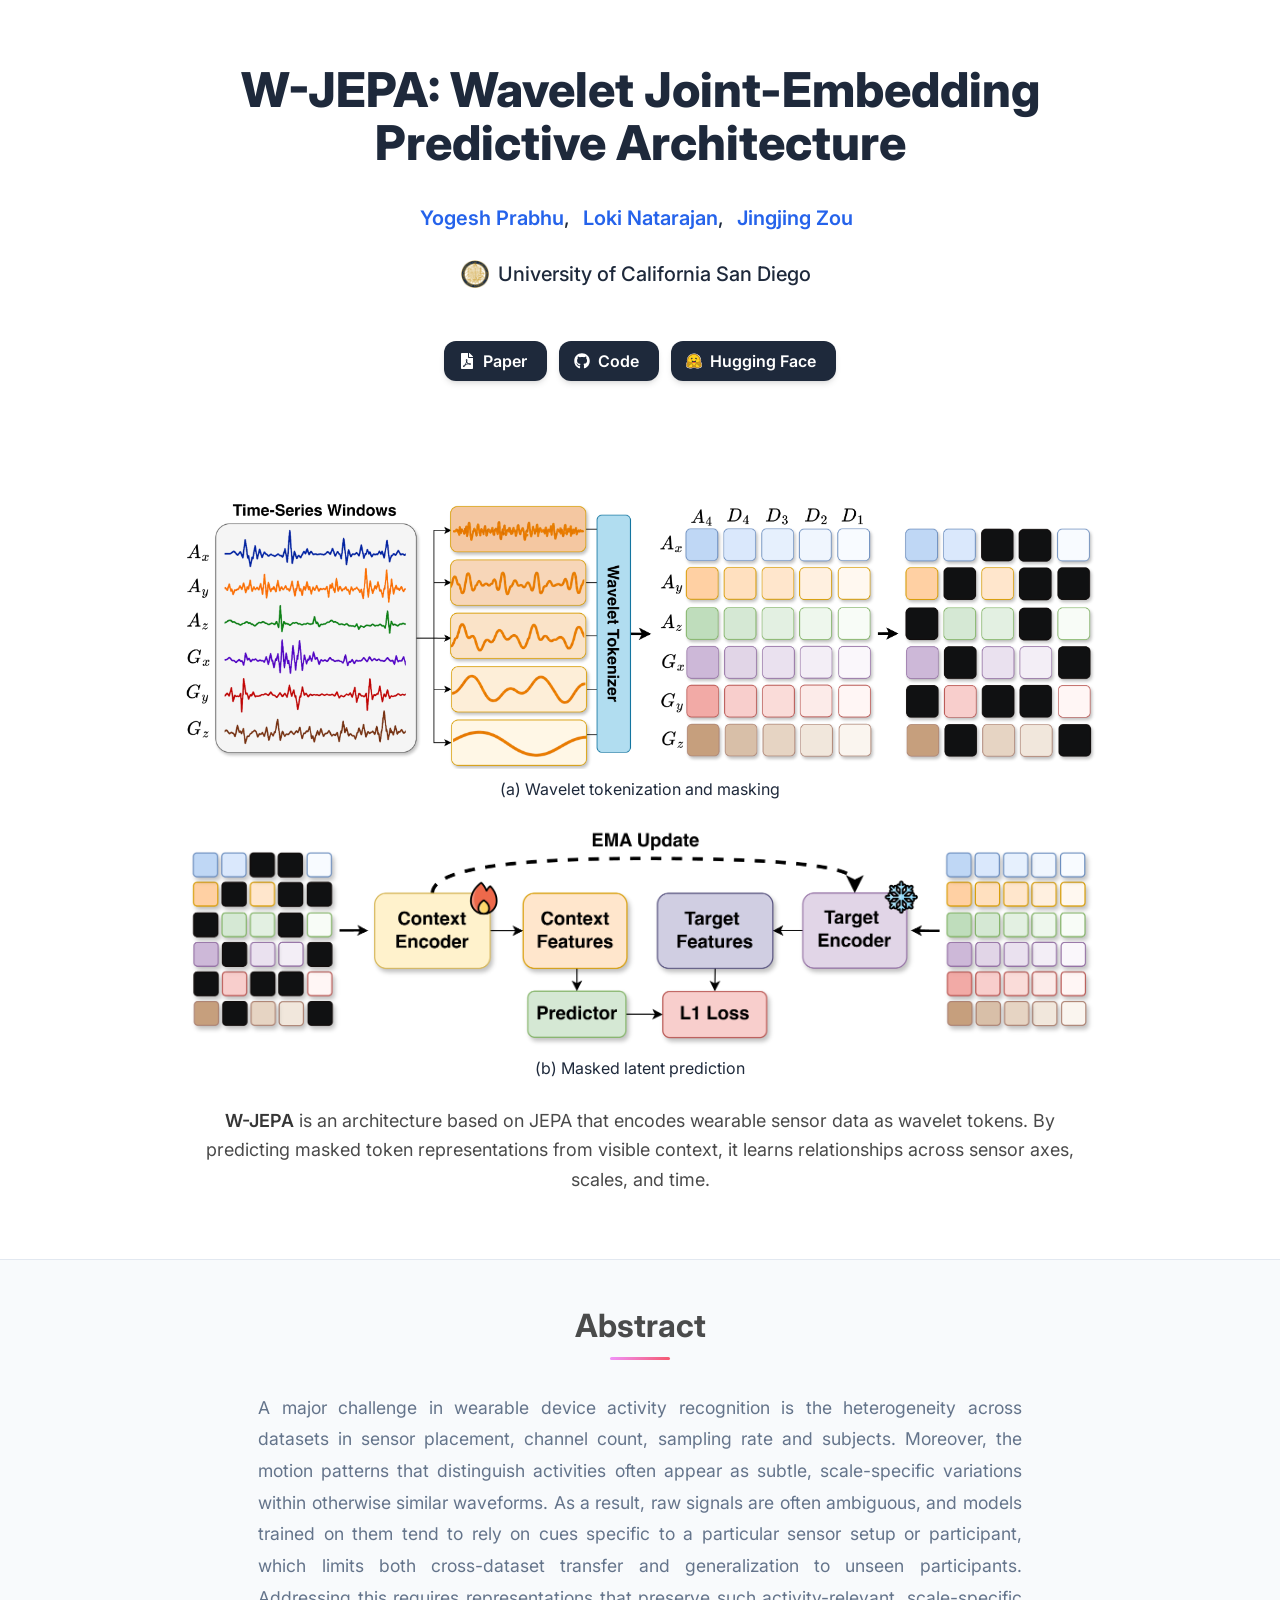
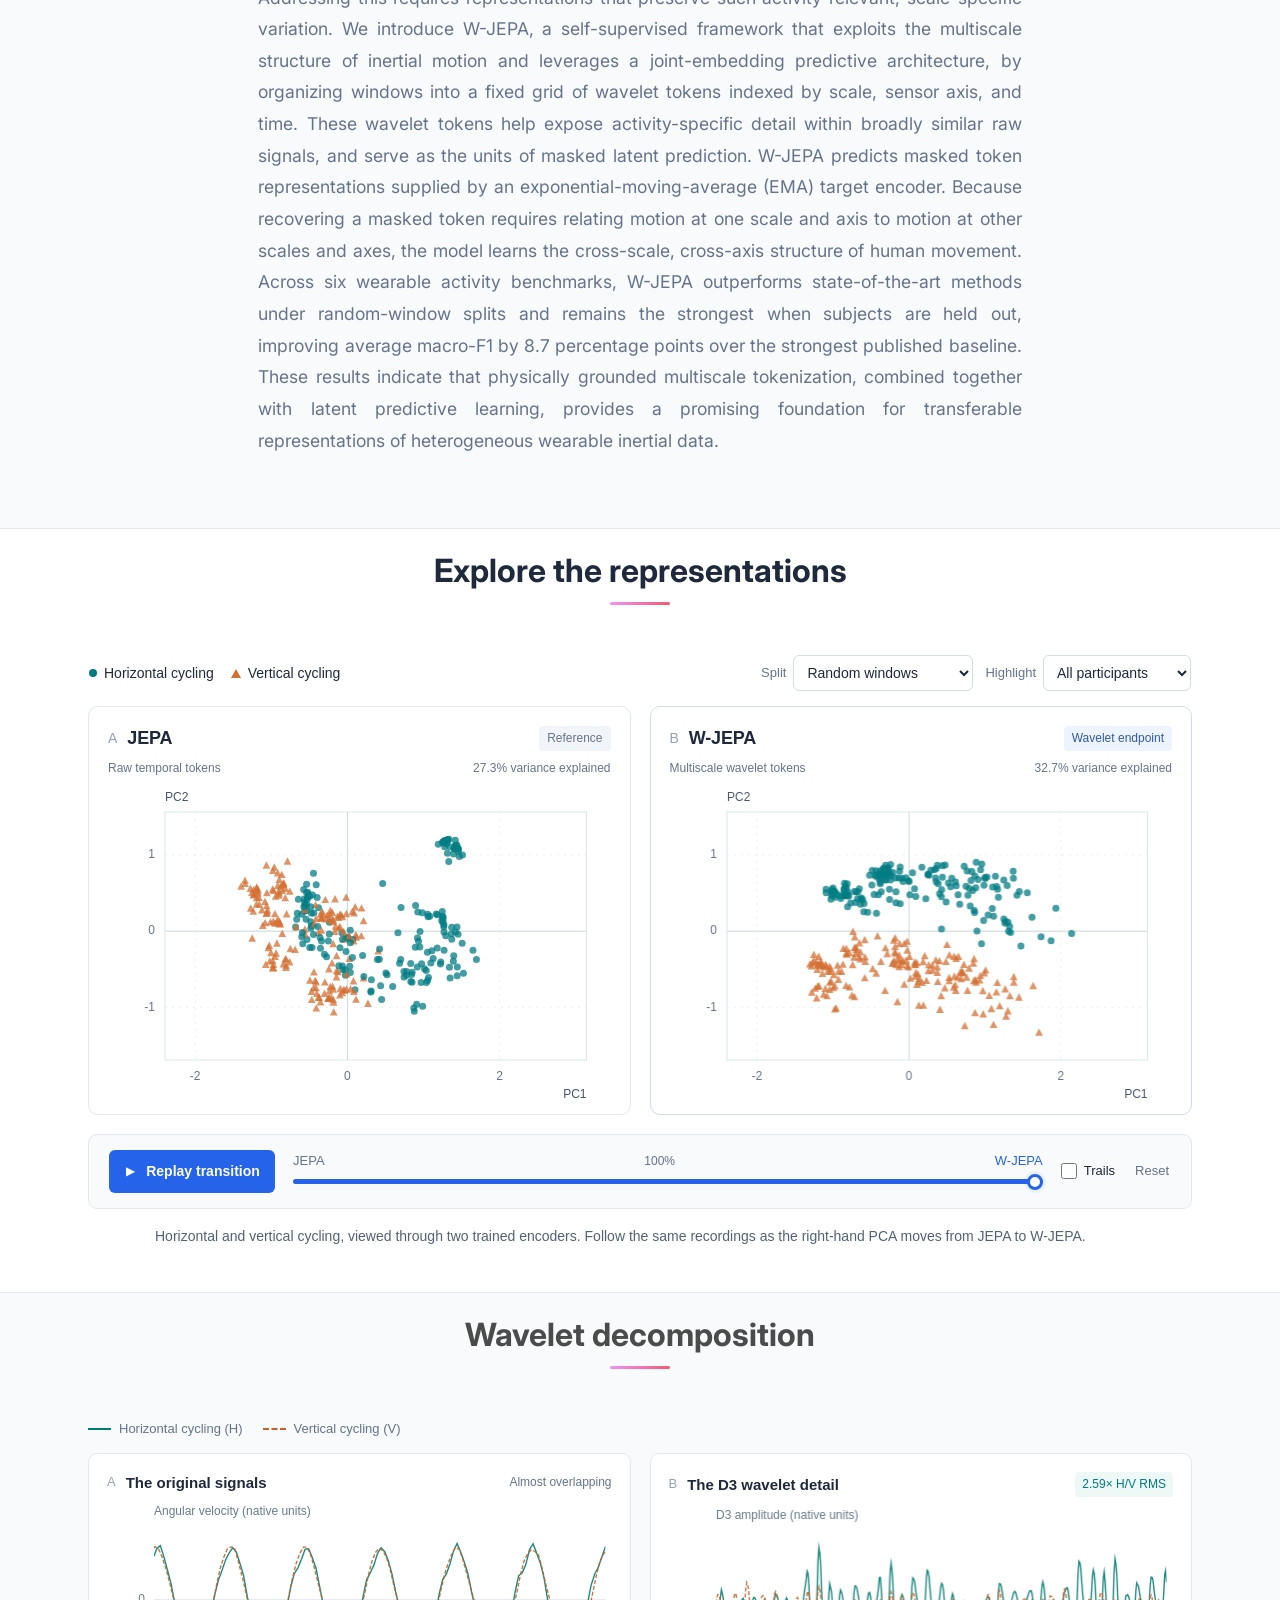
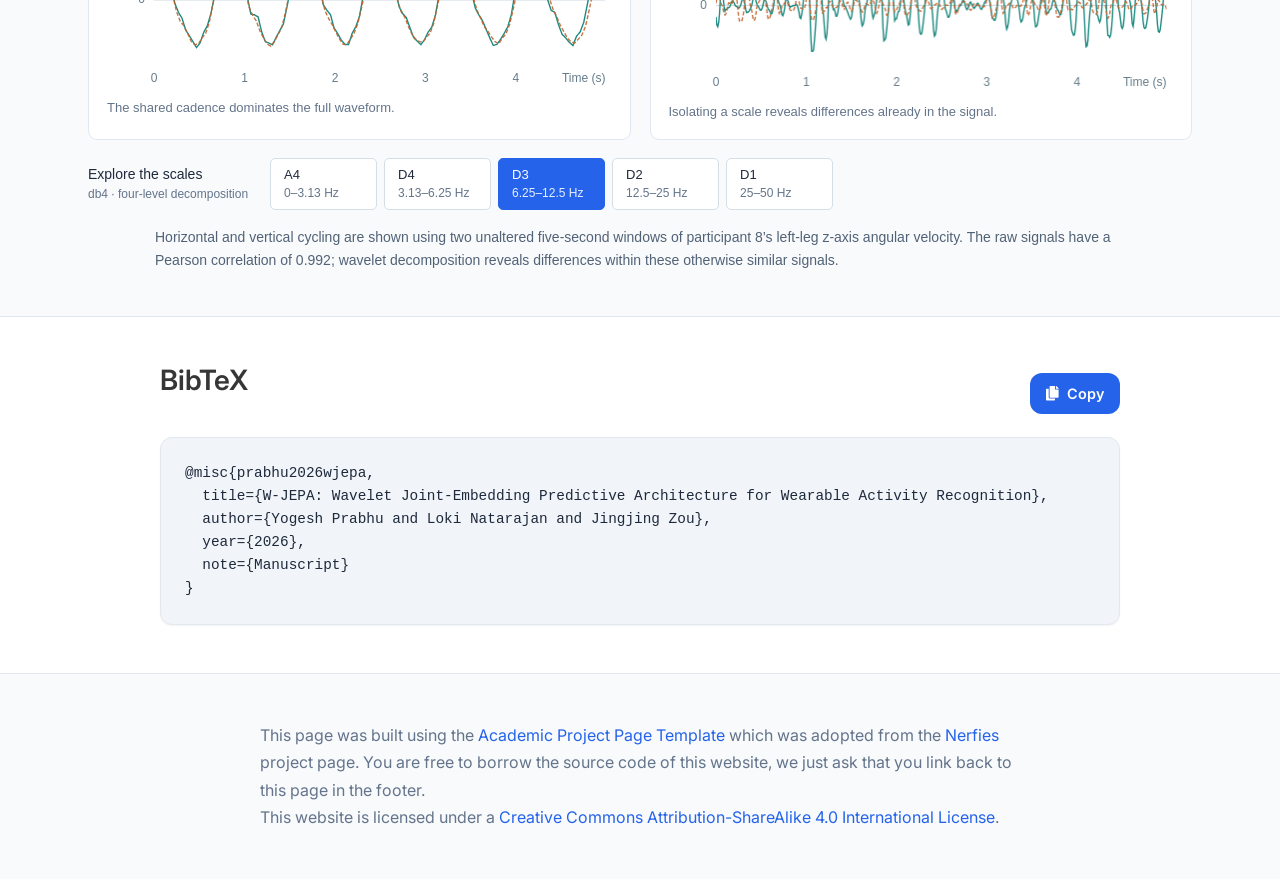
==== index.html @ dd8c36be "Use official Hugging Face logo and update author order" ====
<!DOCTYPE html>
<html lang="en">
<head>
  <meta charset="utf-8">
  <meta name="viewport" content="width=device-width, initial-scale=1">
  <title>W-JEPA: Wavelet Joint-Embedding Predictive Architecture</title>
  <meta name="description" content="W-JEPA learns transferable wearable activity representations through wavelet tokenization and masked latent prediction across scales and sensor axes.">
  <meta name="author" content="Yogesh Prabhu, Loki Natarajan, Jingjing Zou">
  <meta name="keywords" content="W-JEPA, wavelets, wearable activity recognition, self-supervised learning, joint-embedding predictive architecture">
  <meta name="citation_title" content="W-JEPA: Wavelet Joint-Embedding Predictive Architecture for Wearable Activity Recognition">
  <meta name="citation_author" content="Prabhu, Yogesh">
  <meta name="citation_author" content="Natarajan, Loki">
  <meta name="citation_author" content="Zou, Jingjing">
  <meta name="theme-color" content="#2563eb">
  <meta property="og:type" content="article">
  <meta property="og:title" content="W-JEPA: Wavelet Joint-Embedding Predictive Architecture">
  <meta property="og:description" content="Wavelet tokens as the units of masked latent prediction for wearable activity recognition.">
  <link rel="icon" href="apple.png" type="image/png" sizes="512x512">
  <link rel="preconnect" href="https://fonts.googleapis.com">
  <link rel="preconnect" href="https://fonts.gstatic.com" crossorigin>
  <link href="https://fonts.googleapis.com/css2?family=Inter:wght@400;500;600;700;800&display=swap" rel="stylesheet">
  <!-- Original Academic Project Page Template styles. -->
  <link rel="stylesheet" href="static/css/bulma.min.css">
  <link rel="stylesheet" href="static/css/index.css">
  <link rel="stylesheet" href="static/css/wjepa.css">
  <script defer src="static/js/fontawesome.all.min.js"></script>
  <script defer src="static/js/index.js"></script>
  <script defer src="embed.js"></script>
</head>
<body>
  <a class="skip-link" href="#main-content">Skip to content</a>
  <button class="scroll-to-top" id="scroll-to-top" title="Scroll to top" aria-label="Scroll to top"><i class="fas fa-chevron-up" aria-hidden="true"></i></button>
  <main id="main-content">
    <section class="hero">
      <div class="hero-body">
        <div class="container is-max-desktop">
          <div class="columns is-centered">
            <div class="column has-text-centered">
              <h1 class="title is-1 publication-title">W-JEPA: Wavelet Joint-Embedding Predictive Architecture</h1>
              <div class="is-size-5 publication-authors">
                <span class="author-block"><span class="author-name">Yogesh Prabhu</span>,</span>
                <span class="author-block"><span class="author-name">Loki Natarajan</span>,</span>
                <span class="author-block"><span class="author-name">Jingjing Zou</span></span>
              </div>
              <div class="is-size-5 publication-authors">
                <span class="author-block affiliation"><img class="institution-icon" src="static/images/ucsd-seal.png" width="28" height="28" alt=""><span>University of California San Diego</span></span>
              </div>
              <div class="column has-text-centered">
                <div class="publication-links">
                  <!-- Replace the remaining placeholder href values when the resources are released. -->
                  <span class="link-block"><a href="#" data-placeholder="Paper" title="Paper link coming soon" class="external-link button is-normal is-rounded is-dark"><span class="icon"><i class="fas fa-file-pdf" aria-hidden="true"></i></span><span>Paper</span></a></span>
                  <span class="link-block"><a href="https://github.com/Yogesh914/wjepa" target="_blank" rel="noopener" title="View the W-JEPA code on GitHub" class="external-link button is-normal is-rounded is-dark"><span class="icon"><i class="fab fa-github" aria-hidden="true"></i></span><span>Code</span></a></span>
                  <span class="link-block"><a href="#" data-placeholder="Hugging Face" title="Hugging Face link coming soon" class="external-link button is-normal is-rounded is-dark"><span class="icon" aria-hidden="true"><img class="brand-icon" src="static/images/huggingface.svg" width="20" height="20" alt=""></span><span>Hugging Face</span></a></span>
                </div>
                <p id="resource-status" class="resource-status" role="status" aria-live="polite"></p>
              </div>
            </div>
          </div>
        </div>
      </div>
    </section>

    <!-- Main paper figure replaces the template's teaser video. -->
    <section class="hero teaser" aria-label="W-JEPA architecture">
      <div class="container is-max-desktop">
        <div class="hero-body">
          <figure class="architecture-figure">
            <a href="static/images/wavelet-tokenization.png" target="_blank" rel="noopener" aria-label="Open the wavelet tokenization figure at full resolution"><img src="static/images/wavelet-tokenization.png" width="5737" height="1691" alt="Multichannel inertial windows pass through a fixed wavelet tokenizer to form a channel-by-band grid. Random channel–band token pairs are masked." fetchpriority="high"></a>
            <p class="panel-caption">(a) Wavelet tokenization and masking</p>
            <a href="static/images/jepa-architecture.png" target="_blank" rel="noopener" aria-label="Open the masked latent prediction figure at full resolution"><img src="static/images/jepa-architecture.png" width="3952" height="954" alt="Visible wavelet tokens enter a context encoder and predictor. An EMA target encoder supplies full-input latent targets for the masked positions, trained using an L1 loss."></a>
            <p class="panel-caption">(b) Masked latent prediction</p>
            <figcaption class="subtitle has-text-centered"><strong>W-JEPA</strong> is an architecture based on JEPA that encodes wearable sensor data as wavelet tokens. By predicting masked token representations from visible context, it learns relationships across sensor axes, scales, and time.</figcaption>
          </figure>
        </div>
      </div>
    </section>

    <section class="section hero is-light" id="abstract">
      <div class="container is-max-desktop">
        <div class="columns is-centered has-text-centered">
          <div class="column is-four-fifths">
            <h2 class="title is-3">Abstract</h2>
            <div class="content has-text-justified">
              <p>A major challenge in wearable device activity recognition is the heterogeneity across datasets in sensor placement, channel count, sampling rate and subjects. Moreover, the motion patterns that distinguish activities often appear as subtle, scale-specific variations within otherwise similar waveforms. As a result, raw signals are often ambiguous, and models trained on them tend to rely on cues specific to a particular sensor setup or participant, which limits both cross-dataset transfer and generalization to unseen participants. Addressing this requires representations that preserve such activity-relevant, scale-specific variation. We introduce W-JEPA, a self-supervised framework that exploits the multiscale structure of inertial motion and leverages a joint-embedding predictive architecture, by organizing windows into a fixed grid of wavelet tokens indexed by scale, sensor axis, and time. These wavelet tokens help expose activity-specific detail within broadly similar raw signals, and serve as the units of masked latent prediction. W-JEPA predicts masked token representations supplied by an exponential-moving-average (EMA) target encoder. Because recovering a masked token requires relating motion at one scale and axis to motion at other scales and axes, the model learns the cross-scale, cross-axis structure of human movement. Across six wearable activity benchmarks, W-JEPA outperforms state-of-the-art methods under random-window splits and remains the strongest when subjects are held out, improving average macro-F1 by 8.7 percentage points over the strongest published baseline. These results indicate that physically grounded multiscale tokenization, combined together with latent predictive learning, provides a promising foundation for transferable representations of heterogeneous wearable inertial data.</p>
            </div>
          </div>
        </div>
      </div>
    </section>

    <!-- The existing interactive visualization sits inside the project page. -->
    <section class="hero is-small" id="interactive">
      <div class="hero-body">
        <div class="container">
          <h2 class="title is-3 has-text-centered">Explore the representations</h2>
          <div class="interactive-figure-shell">
            <iframe data-wjepa-figure src="pca.html" title="Interactive JEPA and W-JEPA PCA comparison for DSADS cycling" loading="lazy" style="display:block;width:100%;height:760px;border:0;"></iframe>
          </div>
        </div>
      </div>
    </section>

    <section class="hero is-small is-light" id="wavelet-decomposition">
      <div class="hero-body">
        <div class="container">
          <h2 class="title is-3 has-text-centered">Wavelet decomposition</h2>
          <div class="interactive-figure-shell">
            <iframe data-wjepa-figure src="wavelet.html" title="Interactive DSADS cycling wavelet decomposition" loading="lazy" style="display:block;width:100%;height:640px;border:0;"></iframe>
          </div>
        </div>
      </div>
    </section>

    <section class="section" id="BibTeX">
      <div class="container is-max-desktop content">
        <div class="bibtex-header">
          <h2 class="title">BibTeX</h2>
          <button class="copy-bibtex-btn" id="copy-bibtex" title="Copy BibTeX to clipboard"><i class="fas fa-copy" aria-hidden="true"></i><span class="copy-text">Copy</span></button>
        </div>
        <pre id="bibtex-code"><code>@misc{prabhu2026wjepa,
  title={W-JEPA: Wavelet Joint-Embedding Predictive Architecture for Wearable Activity Recognition},
  author={Yogesh Prabhu and Loki Natarajan and Jingjing Zou},
  year={2026},
  note={Manuscript}
}</code></pre>
      </div>
    </section>
  </main>

  <footer class="footer">
    <div class="container">
      <div class="columns is-centered">
        <div class="column is-8">
          <div class="content">
            <p>This page was built using the <a href="https://github.com/eliahuhorwitz/Academic-project-page-template" target="_blank" rel="noopener">Academic Project Page Template</a> which was adopted from the <a href="https://nerfies.github.io" target="_blank" rel="noopener">Nerfies</a> project page. You are free to borrow the source code of this website, we just ask that you link back to this page in the footer.<br>This website is licensed under a <a rel="license noopener" href="https://creativecommons.org/licenses/by-sa/4.0/" target="_blank">Creative Commons Attribution-ShareAlike 4.0 International License</a>.</p>
          </div>
        </div>
      </div>
    </div>
  </footer>
</body>
</html>
---- static/css/index.css ----
/* Modern CSS Variables for consistent theming */
:root {
  --primary-color: #2563eb;
  --primary-hover: #1d4ed8;
  --secondary-color: #64748b;
  --accent-color: #0ea5e9;
  --text-primary: #1e293b;
  --text-secondary: #64748b;
  --text-light: #94a3b8;
  --background-primary: #ffffff;
  --background-secondary: #f8fafc;
  --background-accent: #f1f5f9;
  --border-color: #e2e8f0;
  --shadow-sm: 0 1px 2px 0 rgb(0 0 0 / 0.05);
  --shadow-md: 0 4px 6px -1px rgb(0 0 0 / 0.1), 0 2px 4px -2px rgb(0 0 0 / 0.1);
  --shadow-lg: 0 10px 15px -3px rgb(0 0 0 / 0.1), 0 4px 6px -4px rgb(0 0 0 / 0.1);
  --shadow-xl: 0 20px 25px -5px rgb(0 0 0 / 0.1), 0 8px 10px -6px rgb(0 0 0 / 0.1);
  --gradient-primary: linear-gradient(135deg, #667eea 0%, #764ba2 100%);
  --gradient-accent: linear-gradient(135deg, #f093fb 0%, #f5576c 100%);
  --gradient-subtle: linear-gradient(135deg, #ffecd2 0%, #fcb69f 100%);
  --border-radius: 12px;
  --border-radius-lg: 16px;
  --transition: all 0.3s cubic-bezier(0.4, 0, 0.2, 1);
}

/* Smooth scrolling for better UX */
html {
  scroll-behavior: smooth;
}

body {
  font-family: 'Inter', 'Segoe UI', -apple-system, BlinkMacSystemFont, sans-serif;
  color: var(--text-primary);
  line-height: 1.6;
  font-size: 16px;
  background-color: var(--background-primary);
  -webkit-font-smoothing: antialiased;
  -moz-osx-font-smoothing: grayscale;
}


/* Modern Button Styles */
.button {
  border-radius: var(--border-radius) !important;
  font-weight: 600 !important;
  transition: var(--transition) !important;
  border: 2px solid transparent !important;
  position: relative;
  overflow: hidden;
}

.button.is-dark {
  background: var(--text-primary) !important;
  border: none !important;
  color: white !important;
  box-shadow: var(--shadow-md);
}

.button.is-dark:hover {
  transform: translateY(-2px);
  box-shadow: var(--shadow-lg);
  background: var(--primary-color) !important;
}

.button.is-dark:active {
  transform: translateY(0);
  box-shadow: var(--shadow-md);
}

.footer .icon-link {
    font-size: 25px;
    color: var(--text-secondary);
    transition: var(--transition);
}

.footer .icon-link:hover {
    color: var(--primary-color);
    transform: translateY(-2px);
}

.link-block a {
    margin: 8px 4px;
}

.dnerf {
  font-variant: small-caps;
}


/* Hero Section Modernization */
.hero {
  position: relative;
  overflow: hidden;
}

.hero.is-light {
  background: var(--background-secondary);
  border-top: 1px solid var(--border-color);
  border-bottom: 1px solid var(--border-color);
}

.hero-body {
  padding: 4rem 1.5rem;
}

.teaser .hero-body {
  padding-top: 2rem;
  padding-bottom: 4rem;
}

.teaser {
  font-family: 'Inter', sans-serif;
}


/* Publication Content Styling */
.publication-title {
    font-family: 'Inter', sans-serif !important;
    font-weight: 800 !important;
    color: var(--text-primary) !important;
    margin-bottom: 2rem !important;
    line-height: 1.1 !important;
}

.publication-banner {
  max-height: 70vh;
  border-radius: var(--border-radius-lg);
  overflow: hidden;
  box-shadow: var(--shadow-xl);
  margin: 2rem 0;
}

.publication-banner video {
  position: relative;
  left: auto;
  top: auto;
  transform: none;
  object-fit: cover;
  width: 100%;
  height: 100%;
  border-radius: var(--border-radius-lg);
}

.publication-header .hero-body {
  padding: 6rem 1.5rem 4rem;
}

.publication-authors {
    font-family: 'Inter', sans-serif !important;
    font-weight: 500;
    margin-bottom: 1.5rem;
}

.publication-venue {
    color: var(--text-secondary);
    width: fit-content;
    font-weight: 600;
    background: var(--background-accent);
    padding: 0.5rem 1rem;
    border-radius: var(--border-radius);
    margin-top: 1rem;
    display: inline-block;
}

.publication-awards {
    color: #ef4444;
    width: fit-content;
    font-weight: 700;
    background: linear-gradient(135deg, #fef2f2, #fee2e2);
    padding: 0.5rem 1rem;
    border-radius: var(--border-radius);
    border-left: 4px solid #ef4444;
    margin-top: 1rem;
}

.publication-authors a {
   color: var(--primary-color) !important;
   text-decoration: none;
   font-weight: 600;
   transition: var(--transition);
   position: relative;
}

.publication-authors a::after {
    content: '';
    position: absolute;
    width: 0;
    height: 2px;
    bottom: -2px;
    left: 0;
    background: var(--gradient-accent);
    transition: var(--transition);
}

.publication-authors a:hover::after {
    width: 100%;
}

.publication-authors a:hover {
    color: var(--primary-hover) !important;
}

.author-block {
  display: inline-block;
  margin-right: 0.5rem;
}

.publication-banner img {
  border-radius: var(--border-radius-lg);
  box-shadow: var(--shadow-lg);
  transition: var(--transition);
}

.publication-banner img:hover {
  transform: scale(1.02);
  box-shadow: var(--shadow-xl);
}

/* Modern Video and Carousel Styling */
.publication-video {
    position: relative;
    width: 100%;
    height: 0;
    padding-bottom: 56.25%;
    overflow: hidden;
    border-radius: var(--border-radius-lg) !important;
    box-shadow: var(--shadow-xl);
    transition: var(--transition);
}

.publication-video:hover {
    transform: translateY(-4px);
    box-shadow: var(--shadow-xl);
}

.publication-video iframe {
    position: absolute;
    top: 0;
    left: 0;
    width: 100%;
    height: 100%;
    border-radius: var(--border-radius-lg);
}

.publication-body img {
  border-radius: var(--border-radius);
  box-shadow: var(--shadow-md);
  transition: var(--transition);
}

.publication-body img:hover {
  transform: translateY(-2px);
  box-shadow: var(--shadow-lg);
}

.results-carousel {
  overflow: hidden;
  padding: 1rem 0;
}

.results-carousel .item {
  margin: 1rem;
  overflow: hidden;
  padding: 1.5rem;
  font-size: 0;
  background: var(--background-primary);
  border-radius: var(--border-radius-lg);
  box-shadow: var(--shadow-md);
  transition: var(--transition);
  border: 1px solid var(--border-color);
}

.results-carousel .item:hover {
  transform: translateY(-4px);
  box-shadow: var(--shadow-lg);
}

.results-carousel .item img,
.results-carousel video {
  margin: 0;
  border-radius: var(--border-radius);
  width: 100%;
  height: auto;
}

.results-carousel .subtitle {
  font-size: 1rem !important;
  color: var(--text-secondary);
  margin-top: 1rem;
  font-weight: 500;
}

/* Pagination and Misc Improvements */
.slider-pagination .slider-page {
  background: var(--primary-color);
  border-radius: 50%;
  transition: var(--transition);
}

.slider-pagination .slider-page.is-active {
  background: var(--primary-hover);
  transform: scale(1.2);
}

.eql-cntrb { 
  font-size: 0.875rem;
  color: var(--text-light);
  font-style: italic;
}

/* Section Titles */
.title.is-3 {
  font-family: 'Inter', sans-serif !important;
  font-weight: 700 !important;
  color: var(--text-primary);
  margin-bottom: 2rem !important;
  position: relative;
  padding-bottom: 1rem;
}

.title.is-3::after {
  content: '';
  position: absolute;
  bottom: 0;
  left: 50%;
  transform: translateX(-50%);
  width: 60px;
  height: 3px;
  background: var(--gradient-accent);
  border-radius: 2px;
}

/* Content Improvements */
.content.has-text-justified {
  font-size: 1.1rem;
  line-height: 1.8;
  color: var(--text-secondary);
}

.content.has-text-justified p {
  margin-bottom: 1.5rem;
}

/* Footer Improvements */
.footer {
  background: var(--background-secondary);
  border-top: 1px solid var(--border-color);
  padding: 3rem 1.5rem;
}

.footer .content {
  color: var(--text-secondary);
  line-height: 1.7;
}

.footer a {
  color: var(--primary-color);
  text-decoration: none;
  transition: var(--transition);
}

.footer a:hover {
  color: var(--primary-hover);
  text-decoration: underline;
}

/* BibTeX Styling */
pre {
  background: var(--background-accent) !important;
  border: 1px solid var(--border-color) !important;
  border-radius: var(--border-radius) !important;
  padding: 1.5rem !important;
  font-size: 0.9rem !important;
  overflow-x: auto;
  box-shadow: var(--shadow-sm);
}

code {
  background: var(--background-accent) !important;
  color: var(--text-primary) !important;
  font-family: 'SF Mono', 'Monaco', 'Cascadia Code', 'Roboto Mono', monospace !important;
}

/* BibTeX Section Improvements */
.bibtex-header {
  display: flex;
  justify-content: space-between;
  align-items: center;
  margin-bottom: 1rem;
}

.copy-bibtex-btn {
  background: var(--primary-color);
  color: white;
  border: none;
  border-radius: var(--border-radius);
  padding: 0.75rem 1rem;
  font-size: 0.9rem;
  font-weight: 600;
  cursor: pointer;
  transition: var(--transition);
  display: inline-flex;
  align-items: center;
  gap: 0.5rem;
}

.copy-bibtex-btn:hover {
  background: var(--primary-hover);
  transform: translateY(-2px);
  box-shadow: var(--shadow-md);
}

.copy-bibtex-btn.copied {
  background: #10b981;
}

.copy-bibtex-btn.copied .copy-text::after {
  content: "ied!";
}

/* Scroll to Top Button */
.scroll-to-top {
  position: fixed;
  bottom: 2rem;
  right: 2rem;
  width: 50px;
  height: 50px;
  background: var(--primary-color);
  color: white;
  border: none;
  border-radius: 50%;
  cursor: pointer;
  opacity: 0;
  visibility: hidden;
  transition: var(--transition);
  z-index: 999;
  display: flex;
  align-items: center;
  justify-content: center;
  font-size: 1.2rem;
  box-shadow: var(--shadow-lg);
}

.scroll-to-top:hover {
  background: var(--primary-hover);
  transform: translateY(-3px);
  box-shadow: var(--shadow-xl);
}

.scroll-to-top.visible {
  opacity: 1;
  visibility: visible;
}


/* More Works Dropdown */
.more-works-container {
  position: fixed;
  top: 2rem;
  right: 2rem;
  z-index: 1000;
}

.more-works-btn {
  background: var(--background-primary);
  color: var(--text-primary);
  border: 2px solid var(--border-color);
  border-radius: var(--border-radius-lg);
  padding: 0.75rem 1.25rem;
  font-weight: 600;
  font-size: 0.9rem;
  box-shadow: var(--shadow-md);
  transition: var(--transition);
  cursor: pointer;
  text-decoration: none;
  display: inline-flex;
  align-items: center;
  gap: 0.5rem;
  font-family: 'Inter', sans-serif;
}

.more-works-btn:hover {
  transform: translateY(-2px);
  box-shadow: var(--shadow-lg);
  background: var(--background-secondary);
  border-color: var(--primary-color);
}

.more-works-btn .dropdown-arrow {
  transition: var(--transition);
  font-size: 0.8rem;
}

.more-works-btn.active .dropdown-arrow {
  transform: rotate(180deg);
}

.more-works-dropdown {
  position: absolute;
  top: calc(100% + 0.5rem);
  right: 0;
  width: 400px;
  max-width: 90vw;
  background: var(--background-primary);
  border: 1px solid var(--border-color);
  border-radius: var(--border-radius-lg);
  box-shadow: var(--shadow-xl);
  opacity: 0;
  visibility: hidden;
  transform: translateY(-10px);
  transition: var(--transition);
  max-height: 70vh;
  overflow-y: auto;
}

.more-works-dropdown.show {
  opacity: 1;
  visibility: visible;
  transform: translateY(0);
}

.dropdown-header {
  display: flex;
  justify-content: space-between;
  align-items: center;
  padding: 1.5rem 1.5rem 1rem;
  border-bottom: 1px solid var(--border-color);
}

.dropdown-header h4 {
  margin: 0;
  font-size: 1.1rem;
  font-weight: 700;
  color: var(--text-primary);
}

.close-btn {
  background: none;
  border: none;
  color: var(--text-secondary);
  cursor: pointer;
  padding: 0.5rem;
  border-radius: var(--border-radius);
  transition: var(--transition);
}

.close-btn:hover {
  background: var(--background-accent);
  color: var(--text-primary);
}

.works-list {
  padding: 1rem;
}

.work-item {
  display: flex;
  align-items: flex-start;
  justify-content: space-between;
  padding: 1rem;
  border-radius: var(--border-radius);
  text-decoration: none;
  color: inherit;
  transition: var(--transition);
  margin-bottom: 0.5rem;
}

.work-item:hover {
  background: var(--background-accent);
  transform: translateX(4px);
}

.work-info h5 {
  margin: 0 0 0.5rem 0;
  font-size: 1rem;
  font-weight: 500;
  color: var(--text-primary);
}

.work-info p {
  margin: 0 0 0.5rem 0;
  font-size: 0.9rem;
  color: var(--text-secondary);
  line-height: 1.4;
}

.work-venue {
  font-size: 0.8rem;
  color: var(--text-light);
  font-style: italic;
}

.work-item .fas {
  color: var(--text-light);
  font-size: 0.9rem;
  margin-top: 0.2rem;
  flex-shrink: 0;
}


/* Mobile Responsive Improvements */
@media screen and (max-width: 768px) {
  .hero-body {
    padding: 2rem 1rem;
  }
  
  .publication-header .hero-body {
    padding: 3rem 1rem 2rem;
  }
  
  .publication-title {
    font-size: 2.5rem !important;
    line-height: 1.2 !important;
    margin-bottom: 1.5rem !important;
  }
  
  .publication-authors {
    font-size: 1rem !important;
  }
  
  .button {
    margin: 0.25rem !important;
    font-size: 0.875rem !important;
    padding: 0.75rem 1rem !important;
  }
  
  .more-works-container {
    bottom: 2rem;
    right: 1rem;
    top: auto;
  }
  
  .more-works-btn {
    padding: 0.6rem 1rem;
    font-size: 0.8rem;
  }
  
  .more-works-dropdown {
    width: calc(100vw - 2rem);
    right: -1rem;
    bottom: calc(100% + 0.5rem);
    top: auto;
  }
  
  .results-carousel .item {
    margin: 0.5rem;
    padding: 1rem;
  }
  
  .teaser .hero-body {
    padding: 1rem;
  }
  
  .content.has-text-justified {
    font-size: 1rem;
  }
}

@media screen and (max-width: 480px) {
  .publication-title {
    font-size: 2rem !important;
  }
  
  .hero-body {
    padding: 1.5rem 0.75rem;
  }
  
  .more-works-container {
    position: fixed;
    bottom: 2rem;
    right: 1rem;
    z-index: 1000;
  }
  
  .more-works-btn {
    padding: 0.5rem 0.75rem;
    font-size: 0.75rem;
  }
  
  .more-works-dropdown {
    position: absolute;
    bottom: calc(100% + 0.5rem);
    right: 0;
    width: calc(100vw - 2rem);
    max-width: 90vw;
  }
  
  .link-block {
    display: block;
    margin-bottom: 0.5rem;
  }
  
  .button {
    width: 100%;
    justify-content: center;
  }
}

/* Tablet Responsive */
@media screen and (min-width: 769px) and (max-width: 1024px) {
  .hero-body {
    padding: 3rem 2rem;
  }
  
  .publication-header .hero-body {
    padding: 4rem 2rem 3rem;
  }
}

/* Animation for page load */
@keyframes fadeInUp {
  from {
    opacity: 0;
    transform: translateY(30px);
  }
  to {
    opacity: 1;
    transform: translateY(0);
  }
}

.hero, .section {
  animation: fadeInUp 0.6s ease-out;
}

/* Improved focus states for accessibility */
.button:focus,
.related-works-btn:focus,
a:focus {
  outline: 2px solid var(--primary-color);
  outline-offset: 2px;
}


/* Print styles */
@media print {
  .more-works-container {
    display: none;
  }
  
  .hero, .section {
    animation: none;
  }
  
  .button {
    background: transparent !important;
    color: var(--text-primary) !important;
    box-shadow: none !important;
  }
}
---- static/css/wjepa.css ----
/* W-JEPA content additions. The original template styles remain unchanged. */
.skip-link{position:absolute;top:-100px;left:16px;z-index:1001;background:white;padding:12px;color:#2563eb}
.skip-link:focus{top:12px}
.publication-authors .author-name{color:var(--primary-color);font-weight:600}
.publication-authors .affiliation{display:inline-flex;align-items:center;justify-content:center;gap:.55rem}
.publication-authors .institution-icon{display:block;width:28px;height:28px;object-fit:contain;flex-shrink:0}
.publication-links .brand-icon{display:block;width:20px;height:20px;object-fit:contain}
.resource-status{min-height:1.6em;font-size:.875rem;color:var(--text-secondary);margin:.4rem 0 -1.6rem}
.architecture-figure{margin:0;background:#fff}
.architecture-figure>a{display:block}
.architecture-figure img{display:block;width:100%;height:auto}
.architecture-figure .panel-caption{text-align:center;font-size:1rem;margin:.55rem 0 1.5rem;color:var(--text-primary)}
.architecture-figure .subtitle{font-size:1.125rem;line-height:1.65;margin-top:1.5rem}
.results-carousel .item img{height:470px;object-fit:contain;background:white}
.results-carousel .item>a{display:block}
.results-carousel .subtitle{line-height:1.65}
.paper-reference{display:block;margin-top:.3rem;font-size:.875rem;color:var(--text-light)}
.interactive-figure-shell{max-width:1200px;margin:0 auto;background:var(--background-secondary);border-radius:var(--border-radius);overflow:hidden}
#interactive,#interactive .interactive-figure-shell{background:var(--background-primary)}
.copy-bibtex-btn{font-family:inherit;cursor:pointer}
@media(max-width:768px){.results-carousel .item img{height:330px}.architecture-figure .subtitle{font-size:1rem}.architecture-figure .panel-caption{font-size:.875rem;margin-bottom:1.1rem}}
@media(max-width:480px){.results-carousel .item img{height:255px}.resource-status{margin-bottom:0}}
@media(prefers-reduced-motion:reduce){html{scroll-behavior:auto}.hero,.section{animation:none}.button,.results-carousel .item{transition:none!important}}
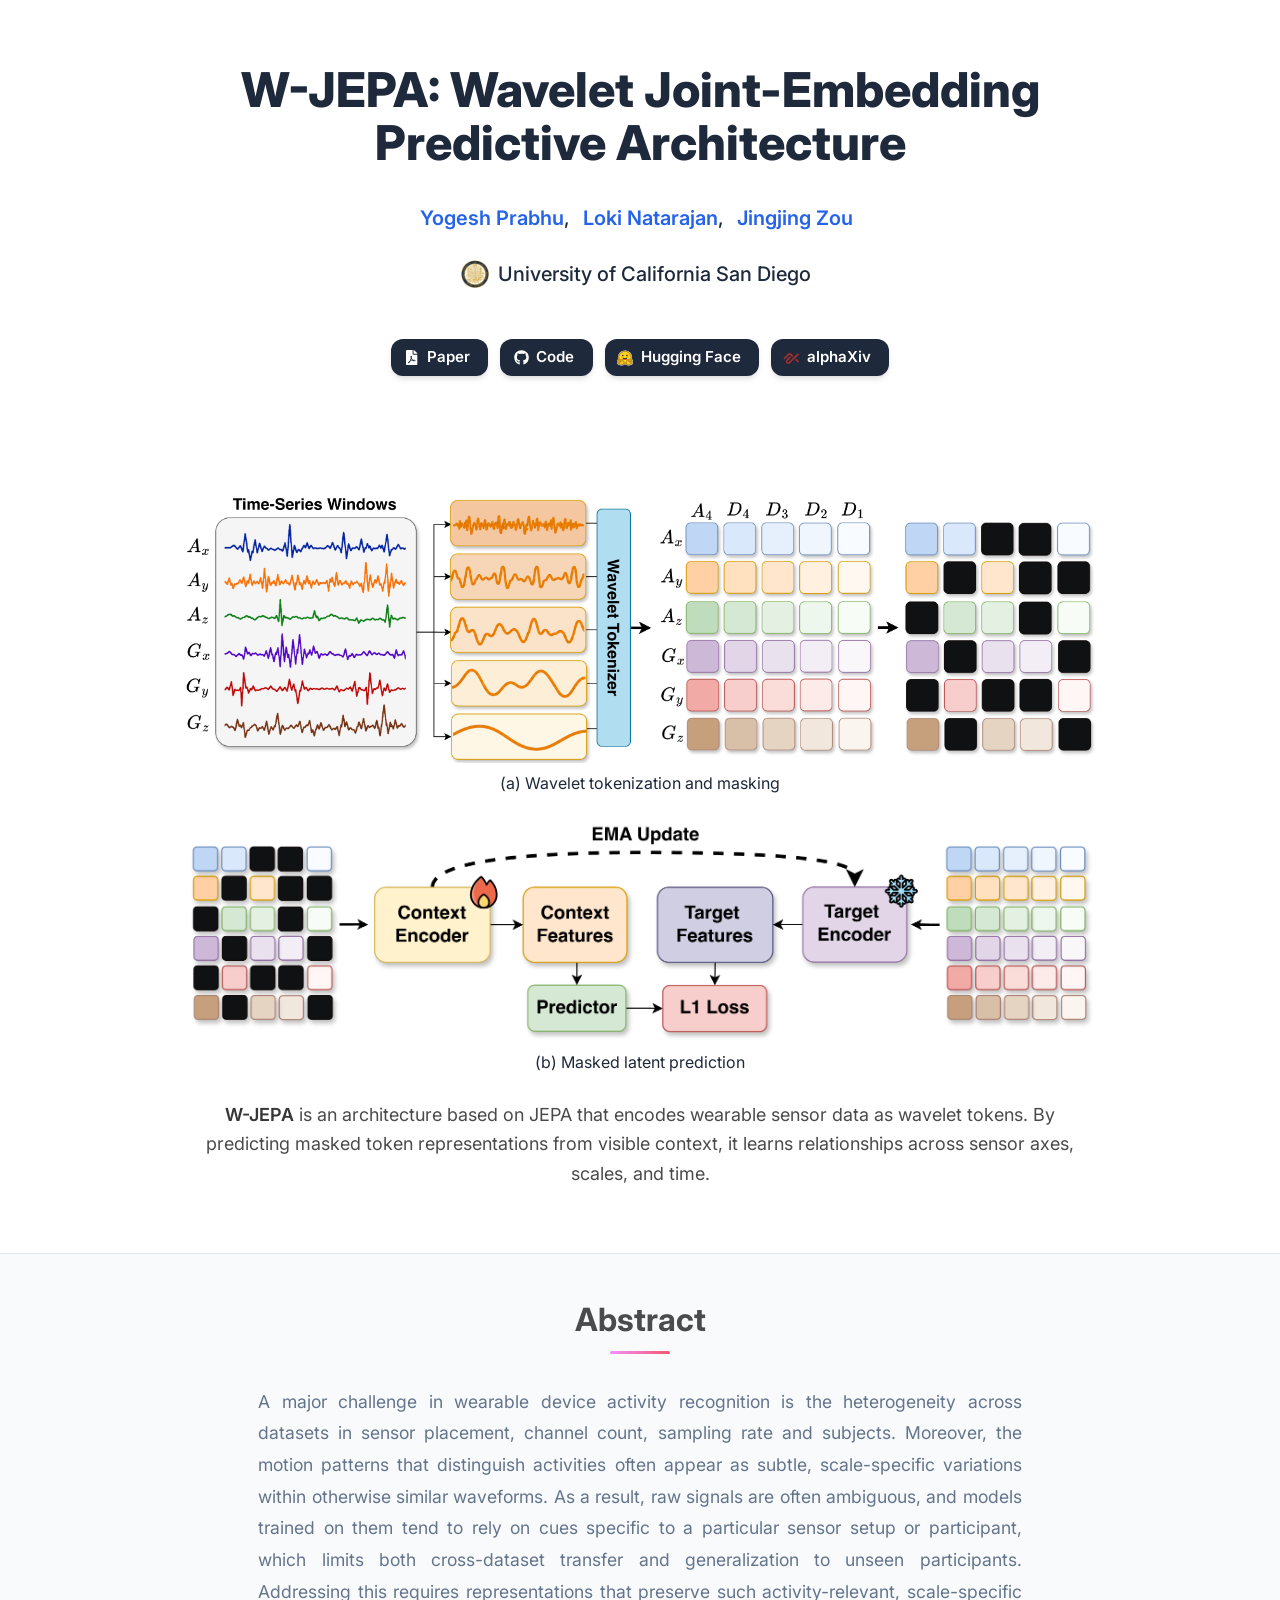
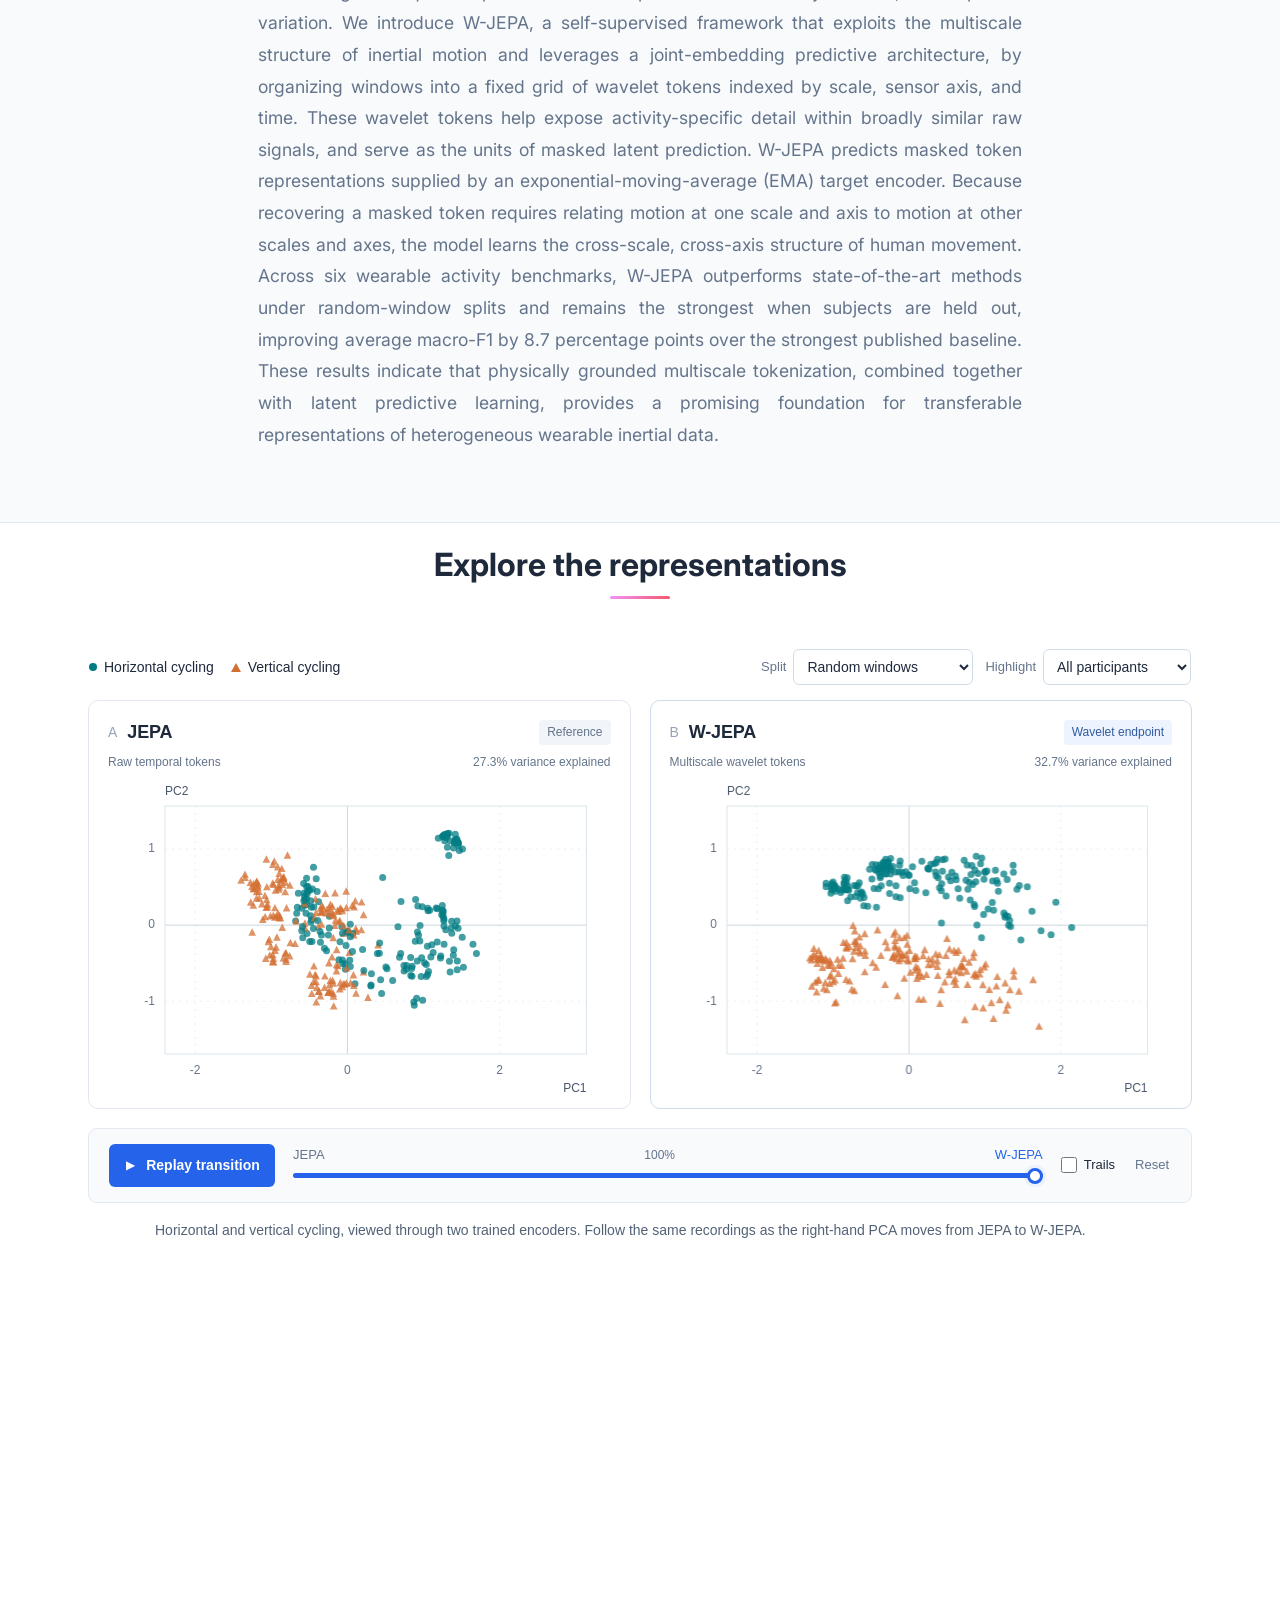
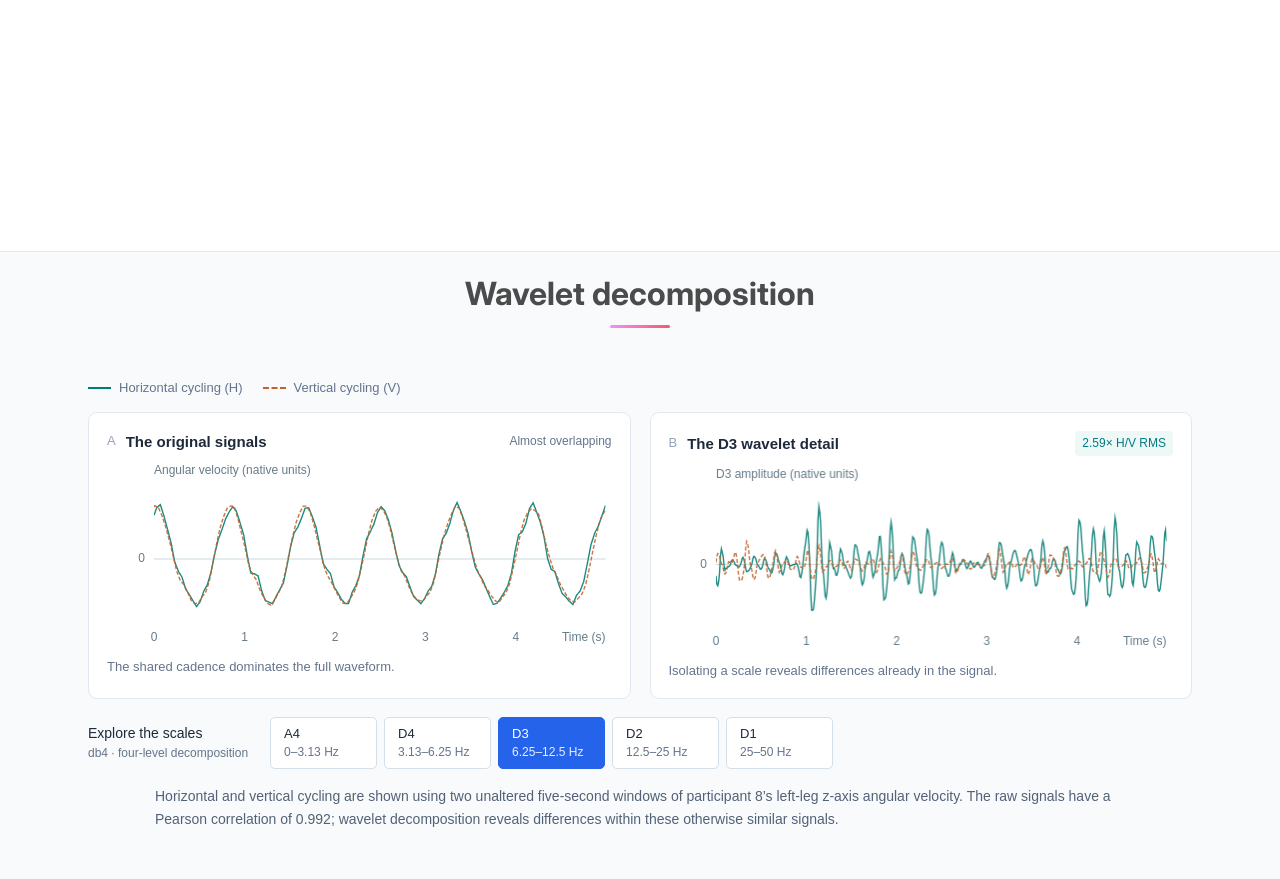
==== commit 9b5c5cca: "Add alphaXiv resource button with provided logo" ====
--- a/index.html
+++ b/index.html
@@ -51,6 +51,7 @@
                   <span class="link-block"><a href="#" data-placeholder="Paper" title="Paper link coming soon" class="external-link button is-normal is-rounded is-dark"><span class="icon"><i class="fas fa-file-pdf" aria-hidden="true"></i></span><span>Paper</span></a></span>
                   <span class="link-block"><a href="https://github.com/Yogesh914/wjepa" target="_blank" rel="noopener" title="View the W-JEPA code on GitHub" class="external-link button is-normal is-rounded is-dark"><span class="icon"><i class="fab fa-github" aria-hidden="true"></i></span><span>Code</span></a></span>
                   <span class="link-block"><a href="#" data-placeholder="Hugging Face" title="Hugging Face link coming soon" class="external-link button is-normal is-rounded is-dark"><span class="icon" aria-hidden="true"><img class="brand-icon" src="static/images/huggingface.svg" width="20" height="20" alt=""></span><span>Hugging Face</span></a></span>
+                  <span class="link-block"><a href="#" data-placeholder="alphaXiv" title="alphaXiv link coming soon" class="external-link button is-normal is-rounded is-dark"><span class="icon" aria-hidden="true"><img class="brand-icon" src="static/images/alphaxiv.png" width="20" height="20" alt=""></span><span>alphaXiv</span></a></span>
                 </div>
                 <p id="resource-status" class="resource-status" role="status" aria-live="polite"></p>
               </div>
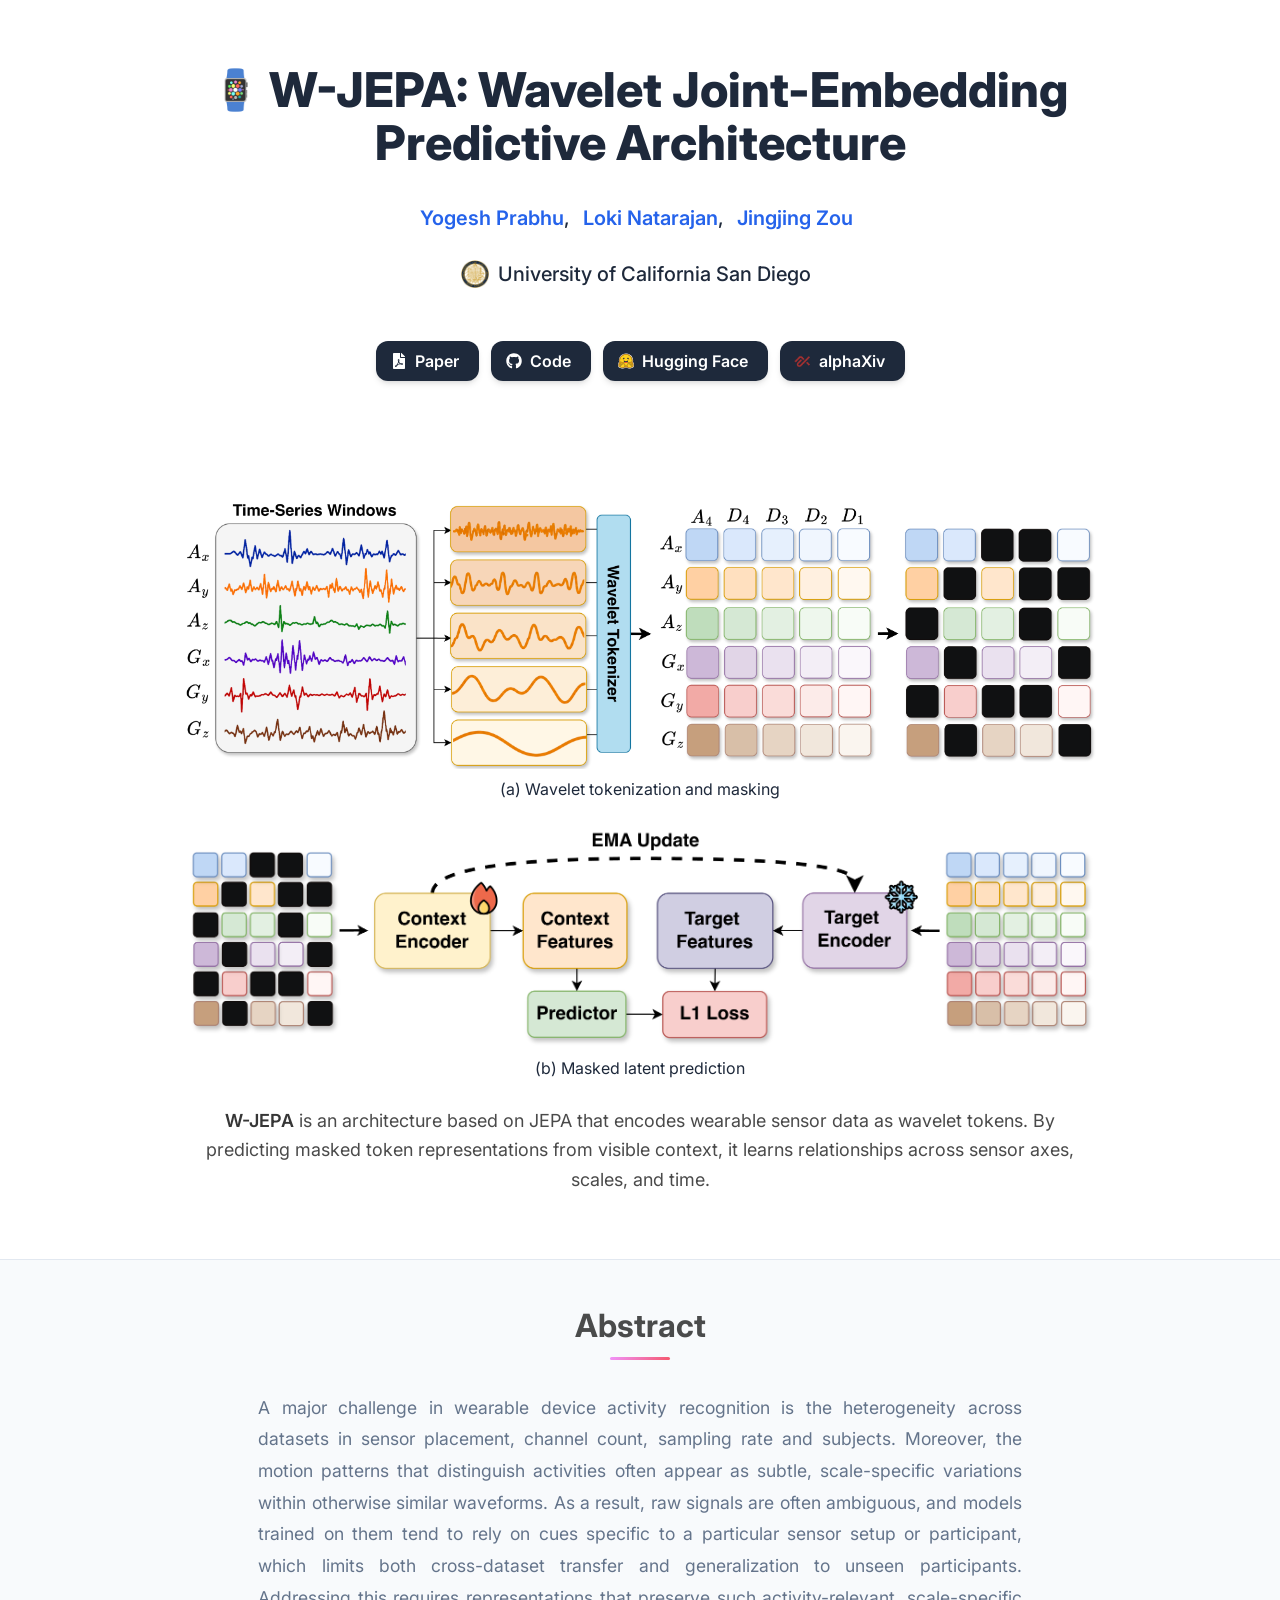
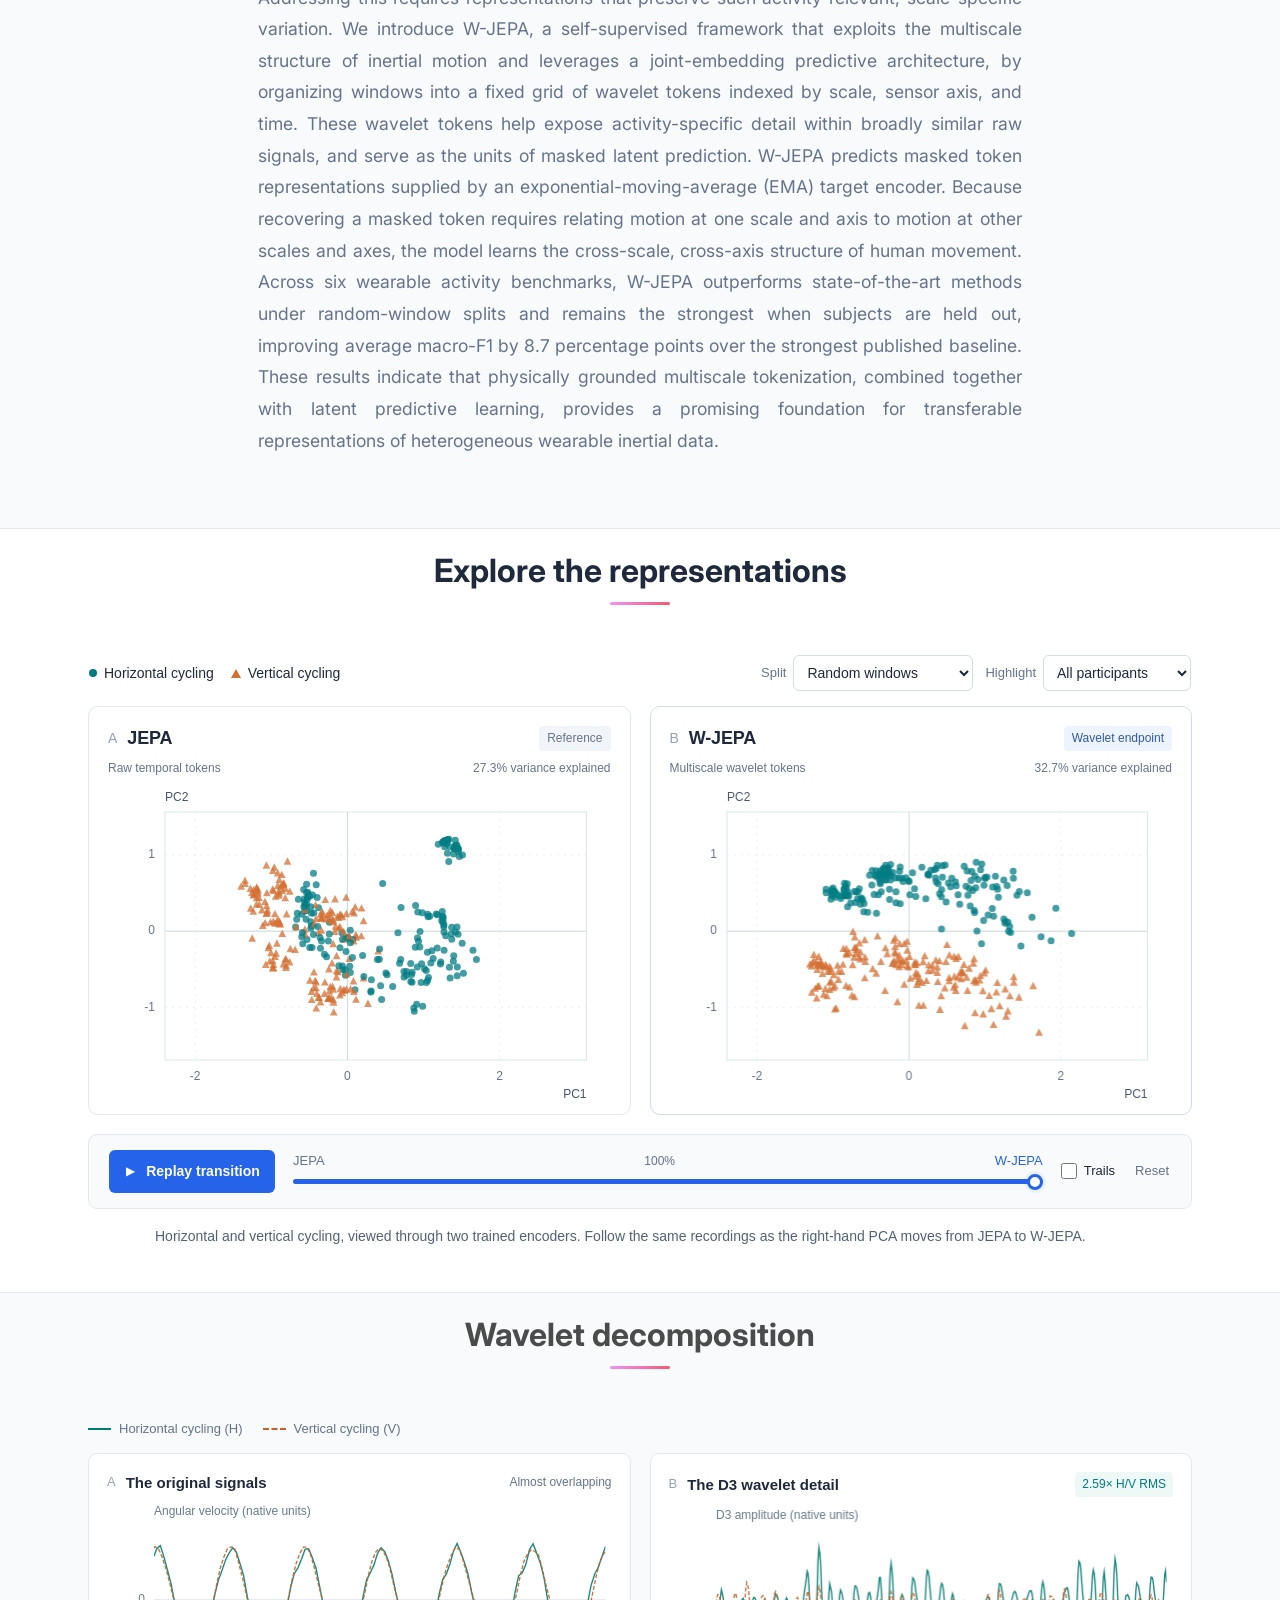
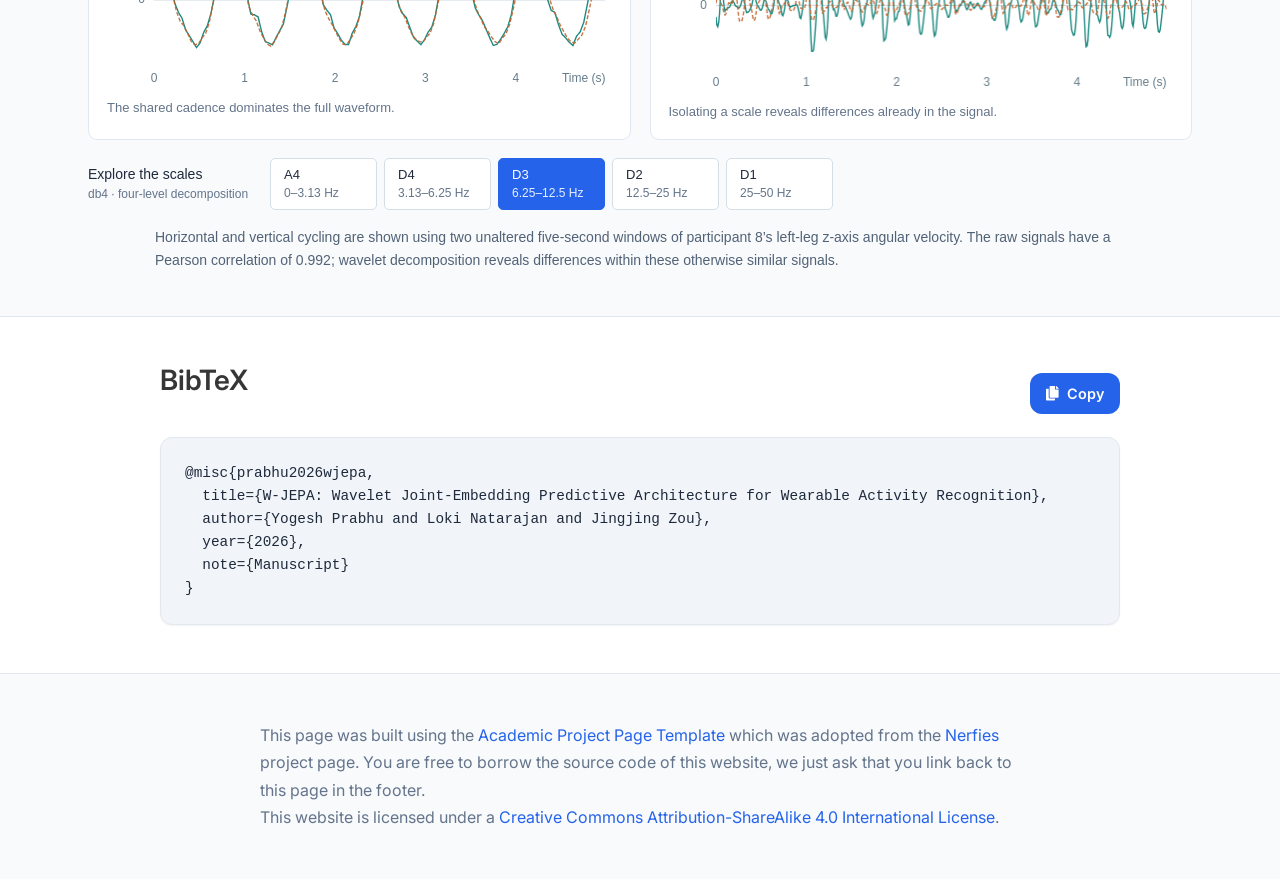
==== commit 38b961db: "Add wearable icon at start of project title" ====
--- a/index.html
+++ b/index.html
@@ -36,7 +36,7 @@
         <div class="container is-max-desktop">
           <div class="columns is-centered">
             <div class="column has-text-centered">
-              <h1 class="title is-1 publication-title">W-JEPA: Wavelet Joint-Embedding Predictive Architecture</h1>
+              <h1 class="title is-1 publication-title"><img class="title-icon" src="apple.png" width="48" height="48" alt="">W-JEPA: Wavelet Joint-Embedding Predictive Architecture</h1>
               <div class="is-size-5 publication-authors">
                 <span class="author-block"><span class="author-name">Yogesh Prabhu</span>,</span>
                 <span class="author-block"><span class="author-name">Loki Natarajan</span>,</span>
--- a/static/css/wjepa.css
+++ b/static/css/wjepa.css
@@ -1,6 +1,7 @@
 /* W-JEPA content additions. The original template styles remain unchanged. */
 .skip-link{position:absolute;top:-100px;left:16px;z-index:1001;background:white;padding:12px;color:#2563eb}
 .skip-link:focus{top:12px}
+.publication-title .title-icon{display:inline-block;width:1em;height:1em;object-fit:contain;vertical-align:-.15em;margin-right:.2em}
 .publication-authors .author-name{color:var(--primary-color);font-weight:600}
 .publication-authors .affiliation{display:inline-flex;align-items:center;justify-content:center;gap:.55rem}
 .publication-authors .institution-icon{display:block;width:28px;height:28px;object-fit:contain;flex-shrink:0}
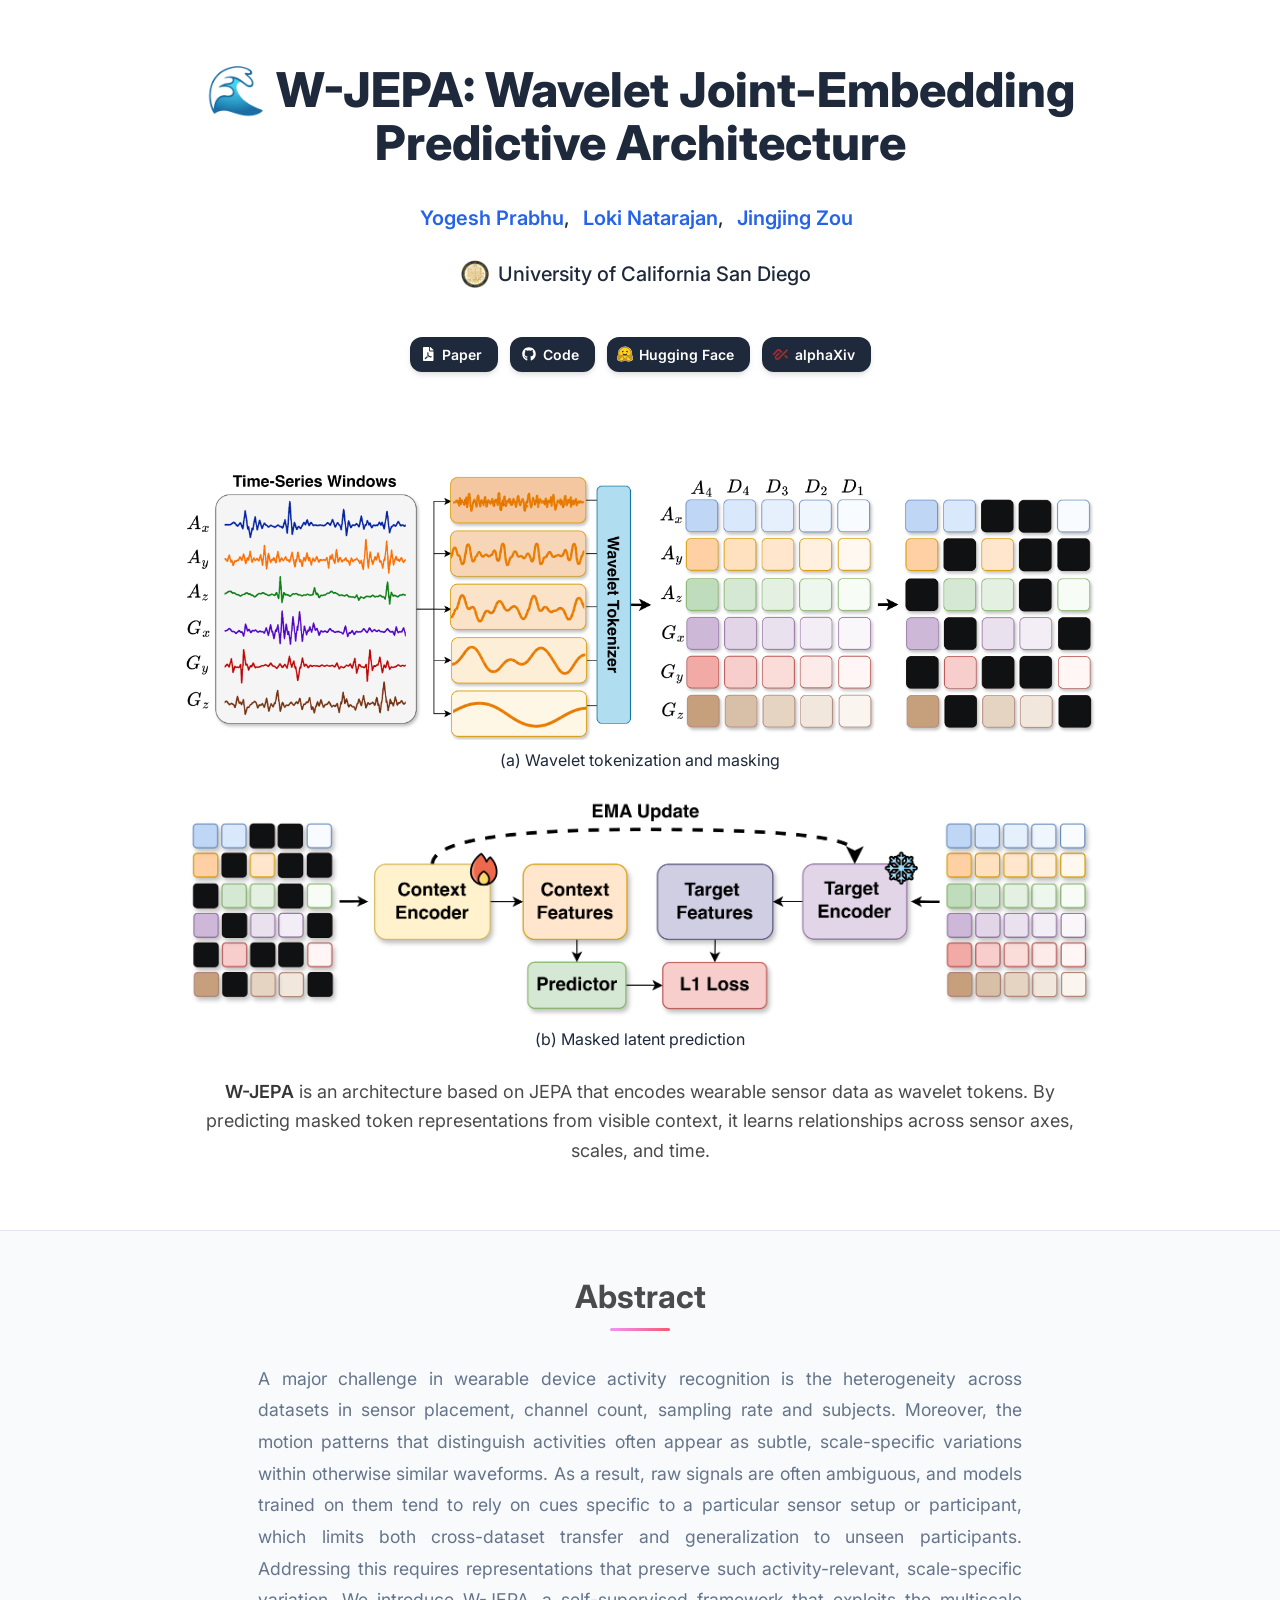
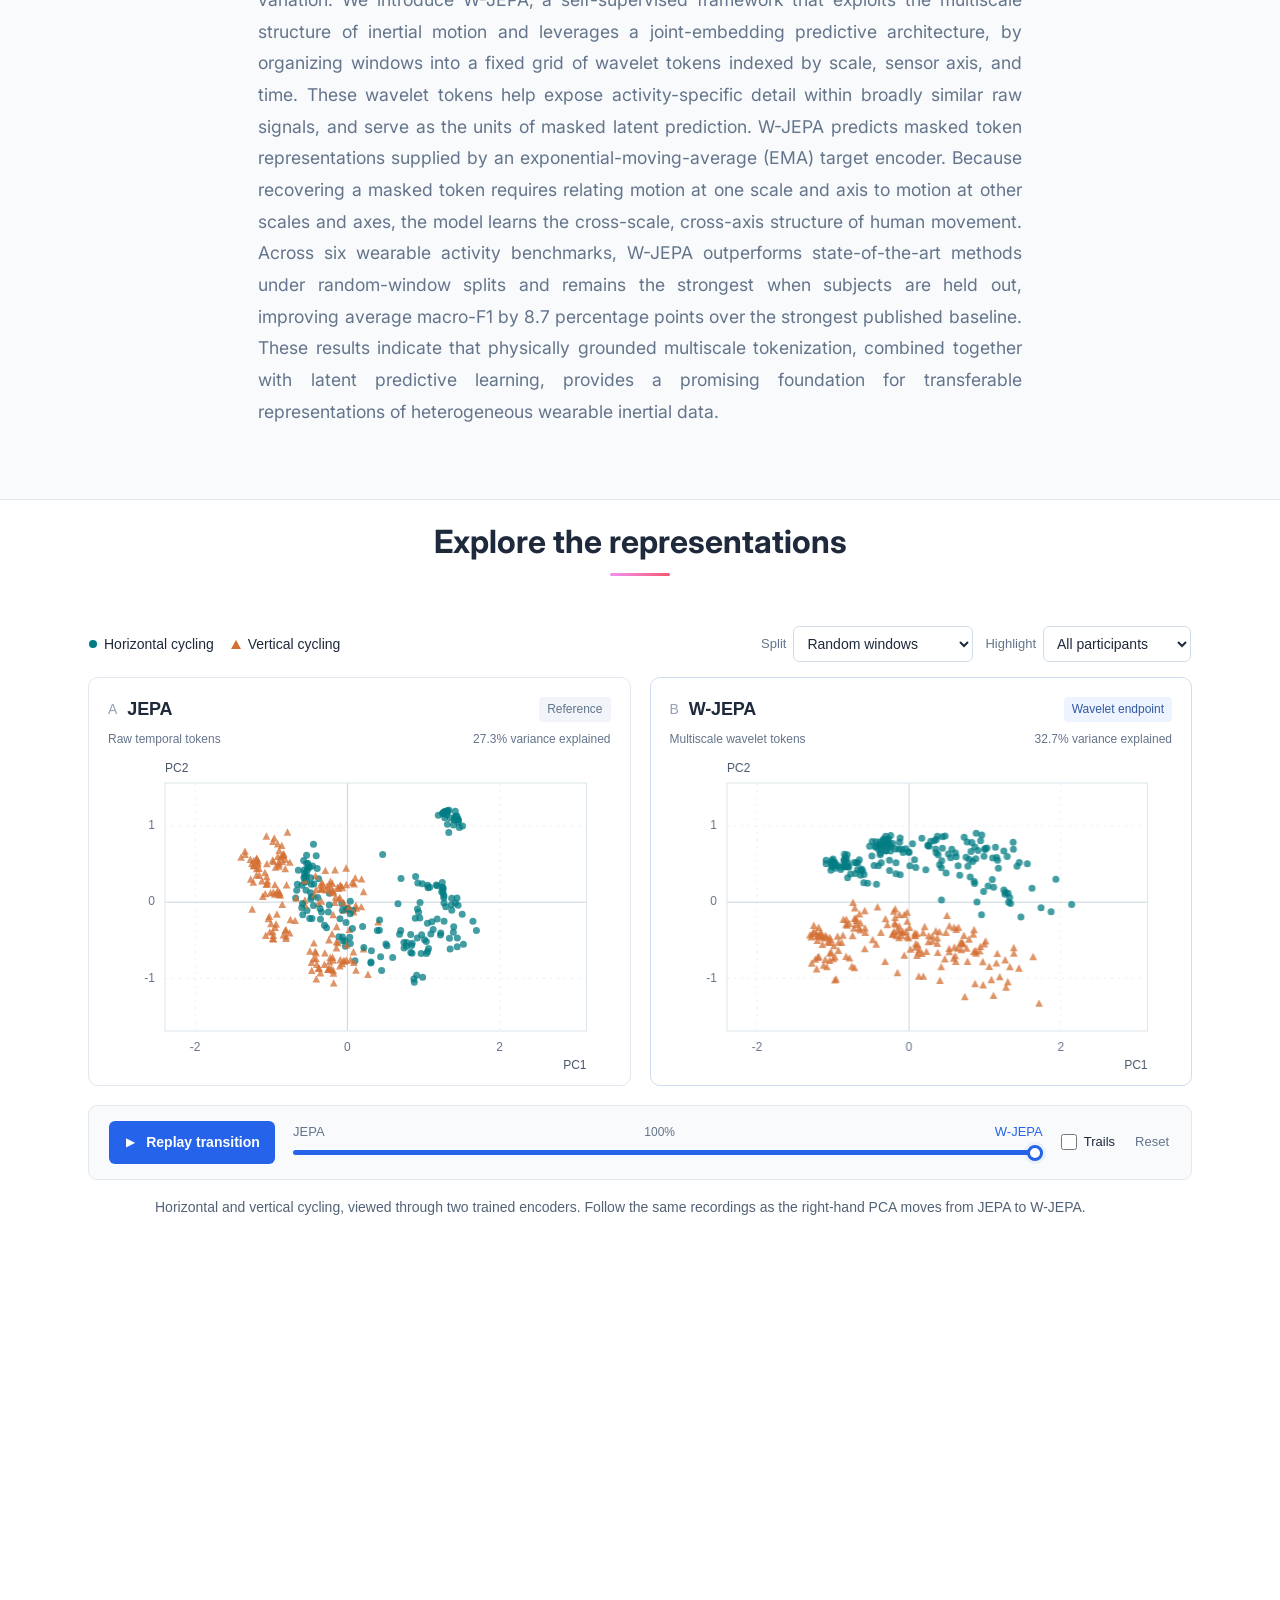
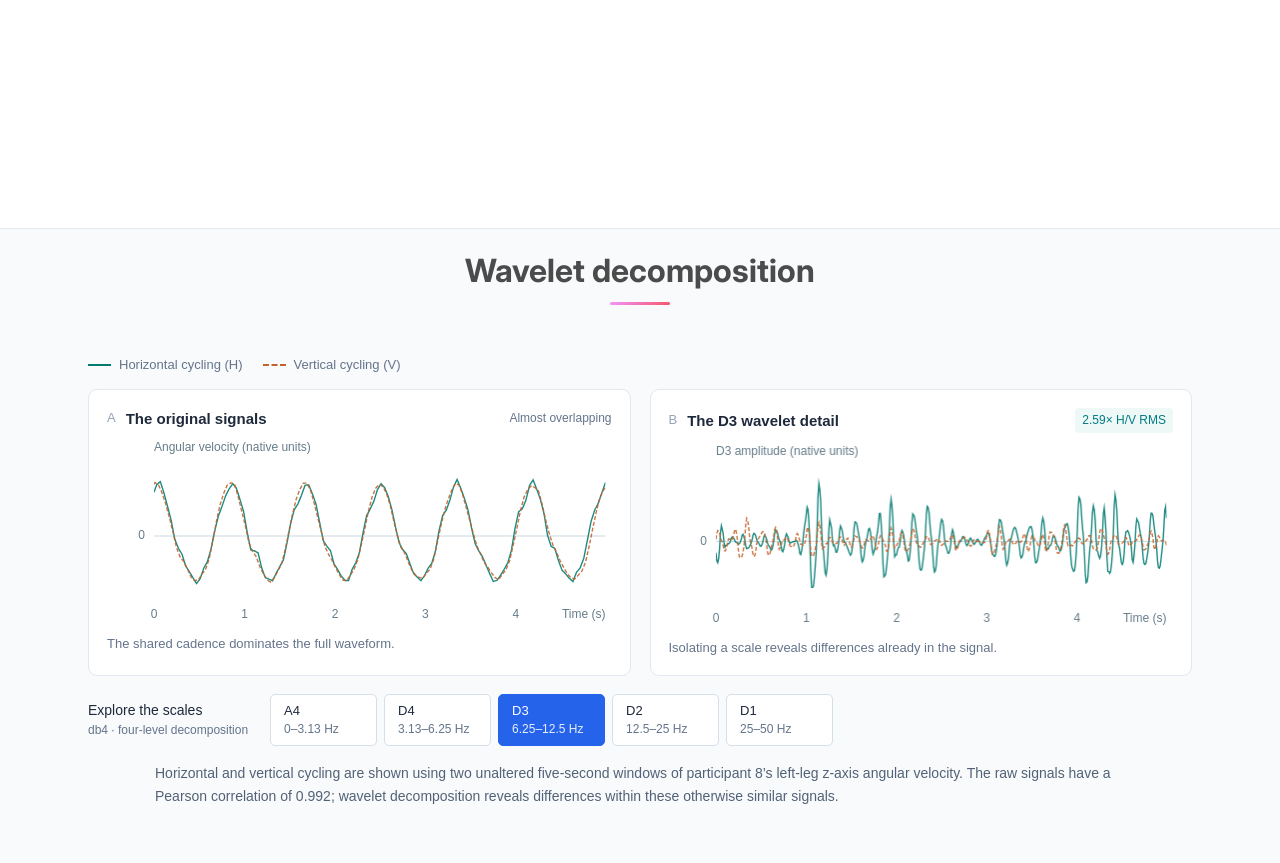
==== commit 64f1937a: "Use wave emoji in the title and favicon" ====
--- a/index.html
+++ b/index.html
@@ -15,7 +15,7 @@
   <meta property="og:type" content="article">
   <meta property="og:title" content="W-JEPA: Wavelet Joint-Embedding Predictive Architecture">
   <meta property="og:description" content="Wavelet tokens as the units of masked latent prediction for wearable activity recognition.">
-  <link rel="icon" href="apple.png" type="image/png" sizes="512x512">
+  <link rel="icon" href="wave.svg" type="image/svg+xml" sizes="any">
   <link rel="preconnect" href="https://fonts.googleapis.com">
   <link rel="preconnect" href="https://fonts.gstatic.com" crossorigin>
   <link href="https://fonts.googleapis.com/css2?family=Inter:wght@400;500;600;700;800&display=swap" rel="stylesheet">
@@ -36,7 +36,7 @@
         <div class="container is-max-desktop">
           <div class="columns is-centered">
             <div class="column has-text-centered">
-              <h1 class="title is-1 publication-title"><img class="title-icon" src="apple.png" width="48" height="48" alt="">W-JEPA: Wavelet Joint-Embedding Predictive Architecture</h1>
+              <h1 class="title is-1 publication-title"><span aria-hidden="true">🌊</span> W-JEPA: Wavelet Joint-Embedding Predictive Architecture</h1>
               <div class="is-size-5 publication-authors">
                 <span class="author-block"><span class="author-name">Yogesh Prabhu</span>,</span>
                 <span class="author-block"><span class="author-name">Loki Natarajan</span>,</span>
--- a/static/css/wjepa.css
+++ b/static/css/wjepa.css
@@ -1,12 +1,12 @@
 /* W-JEPA content additions. The original template styles remain unchanged. */
 .skip-link{position:absolute;top:-100px;left:16px;z-index:1001;background:white;padding:12px;color:#2563eb}
 .skip-link:focus{top:12px}
-.publication-title .title-icon{display:inline-block;width:1em;height:1em;object-fit:contain;vertical-align:-.15em;margin-right:.2em}
 .publication-authors .author-name{color:var(--primary-color);font-weight:600}
 .publication-authors .affiliation{display:inline-flex;align-items:center;justify-content:center;gap:.55rem}
 .publication-authors .institution-icon{display:block;width:28px;height:28px;object-fit:contain;flex-shrink:0}
 .publication-links .brand-icon{display:block;width:20px;height:20px;object-fit:contain}
 .resource-status{min-height:1.6em;font-size:.875rem;color:var(--text-secondary);margin:.4rem 0 -1.6rem}
+.teaser .hero-body{padding-top:1rem}
 .architecture-figure{margin:0;background:#fff}
 .architecture-figure>a{display:block}
 .architecture-figure img{display:block;width:100%;height:auto}
@@ -19,6 +19,6 @@
 .interactive-figure-shell{max-width:1200px;margin:0 auto;background:var(--background-secondary);border-radius:var(--border-radius);overflow:hidden}
 #interactive,#interactive .interactive-figure-shell{background:var(--background-primary)}
 .copy-bibtex-btn{font-family:inherit;cursor:pointer}
-@media(max-width:768px){.results-carousel .item img{height:330px}.architecture-figure .subtitle{font-size:1rem}.architecture-figure .panel-caption{font-size:.875rem;margin-bottom:1.1rem}}
+@media(max-width:768px){.teaser .hero-body{padding-top:.5rem}.results-carousel .item img{height:330px}.architecture-figure .subtitle{font-size:1rem}.architecture-figure .panel-caption{font-size:.875rem;margin-bottom:1.1rem}}
 @media(max-width:480px){.results-carousel .item img{height:255px}.resource-status{margin-bottom:0}}
 @media(prefers-reduced-motion:reduce){html{scroll-behavior:auto}.hero,.section{animation:none}.button,.results-carousel .item{transition:none!important}}
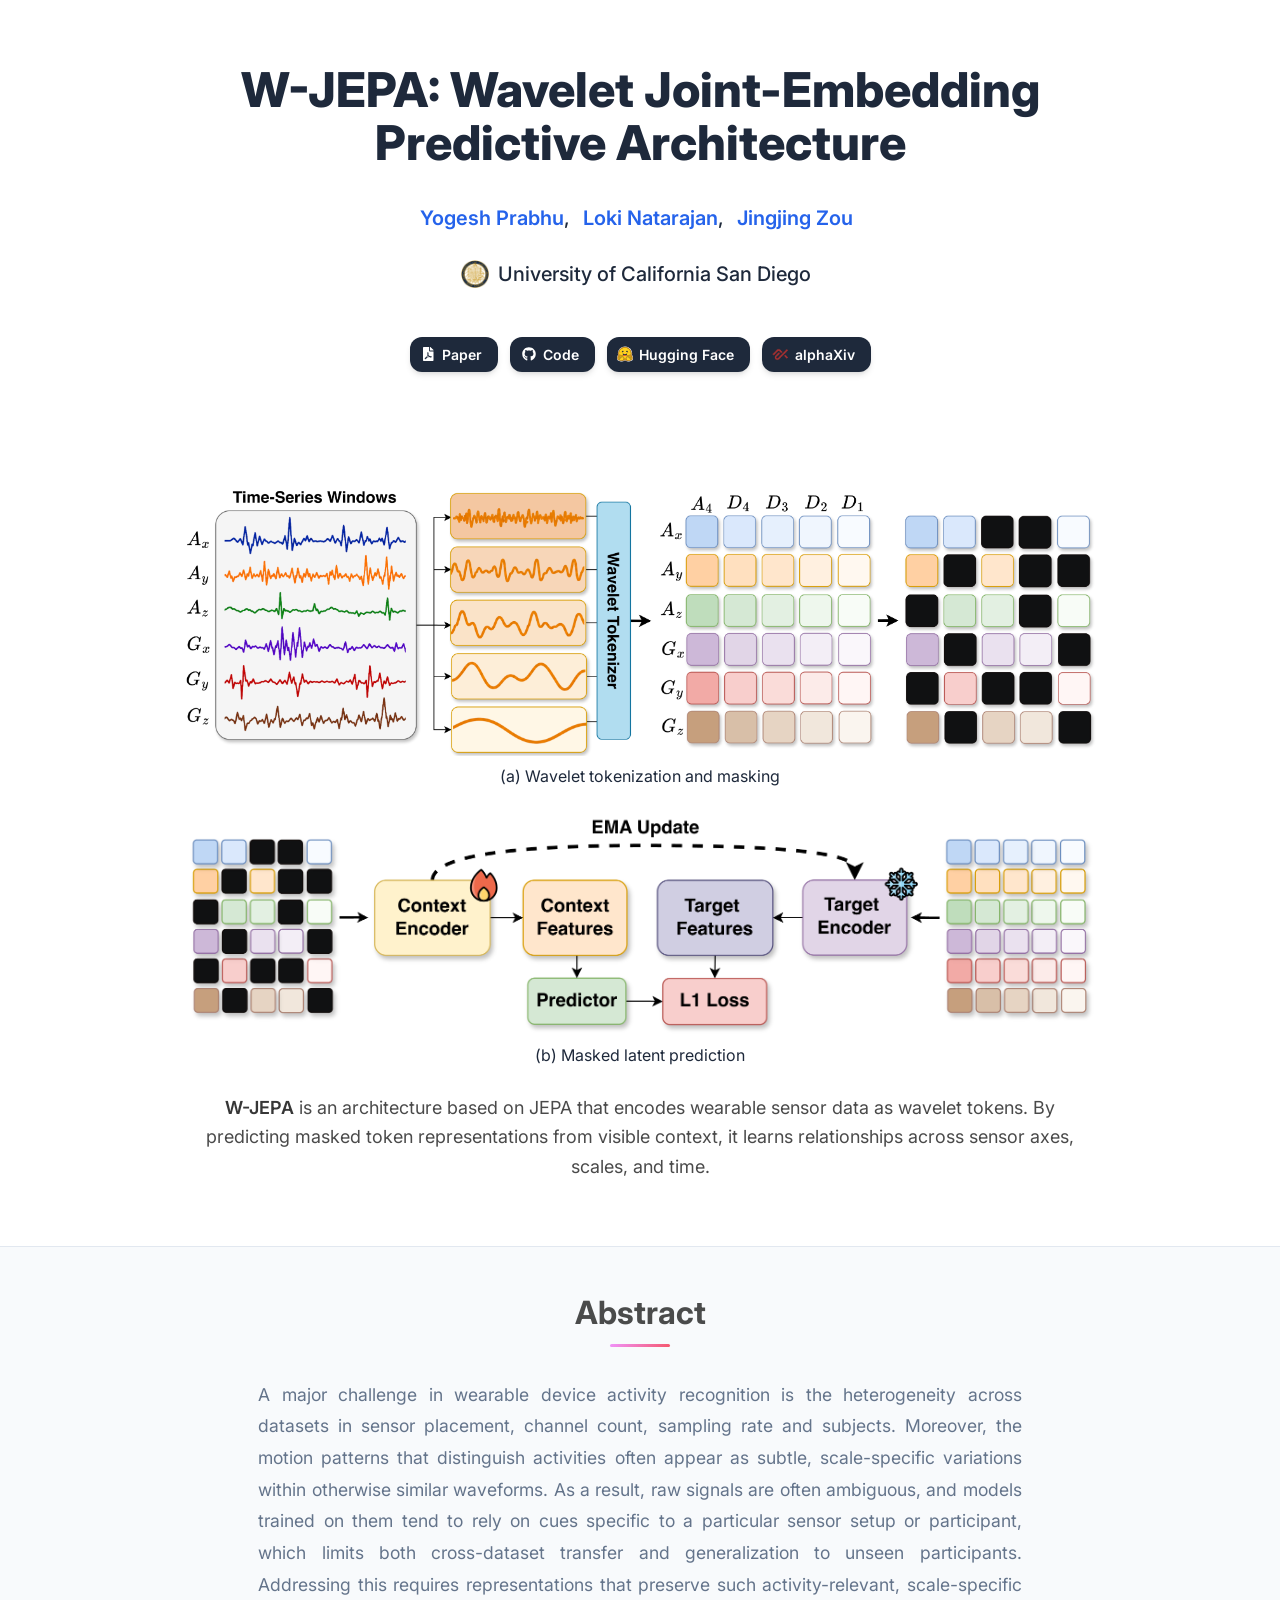
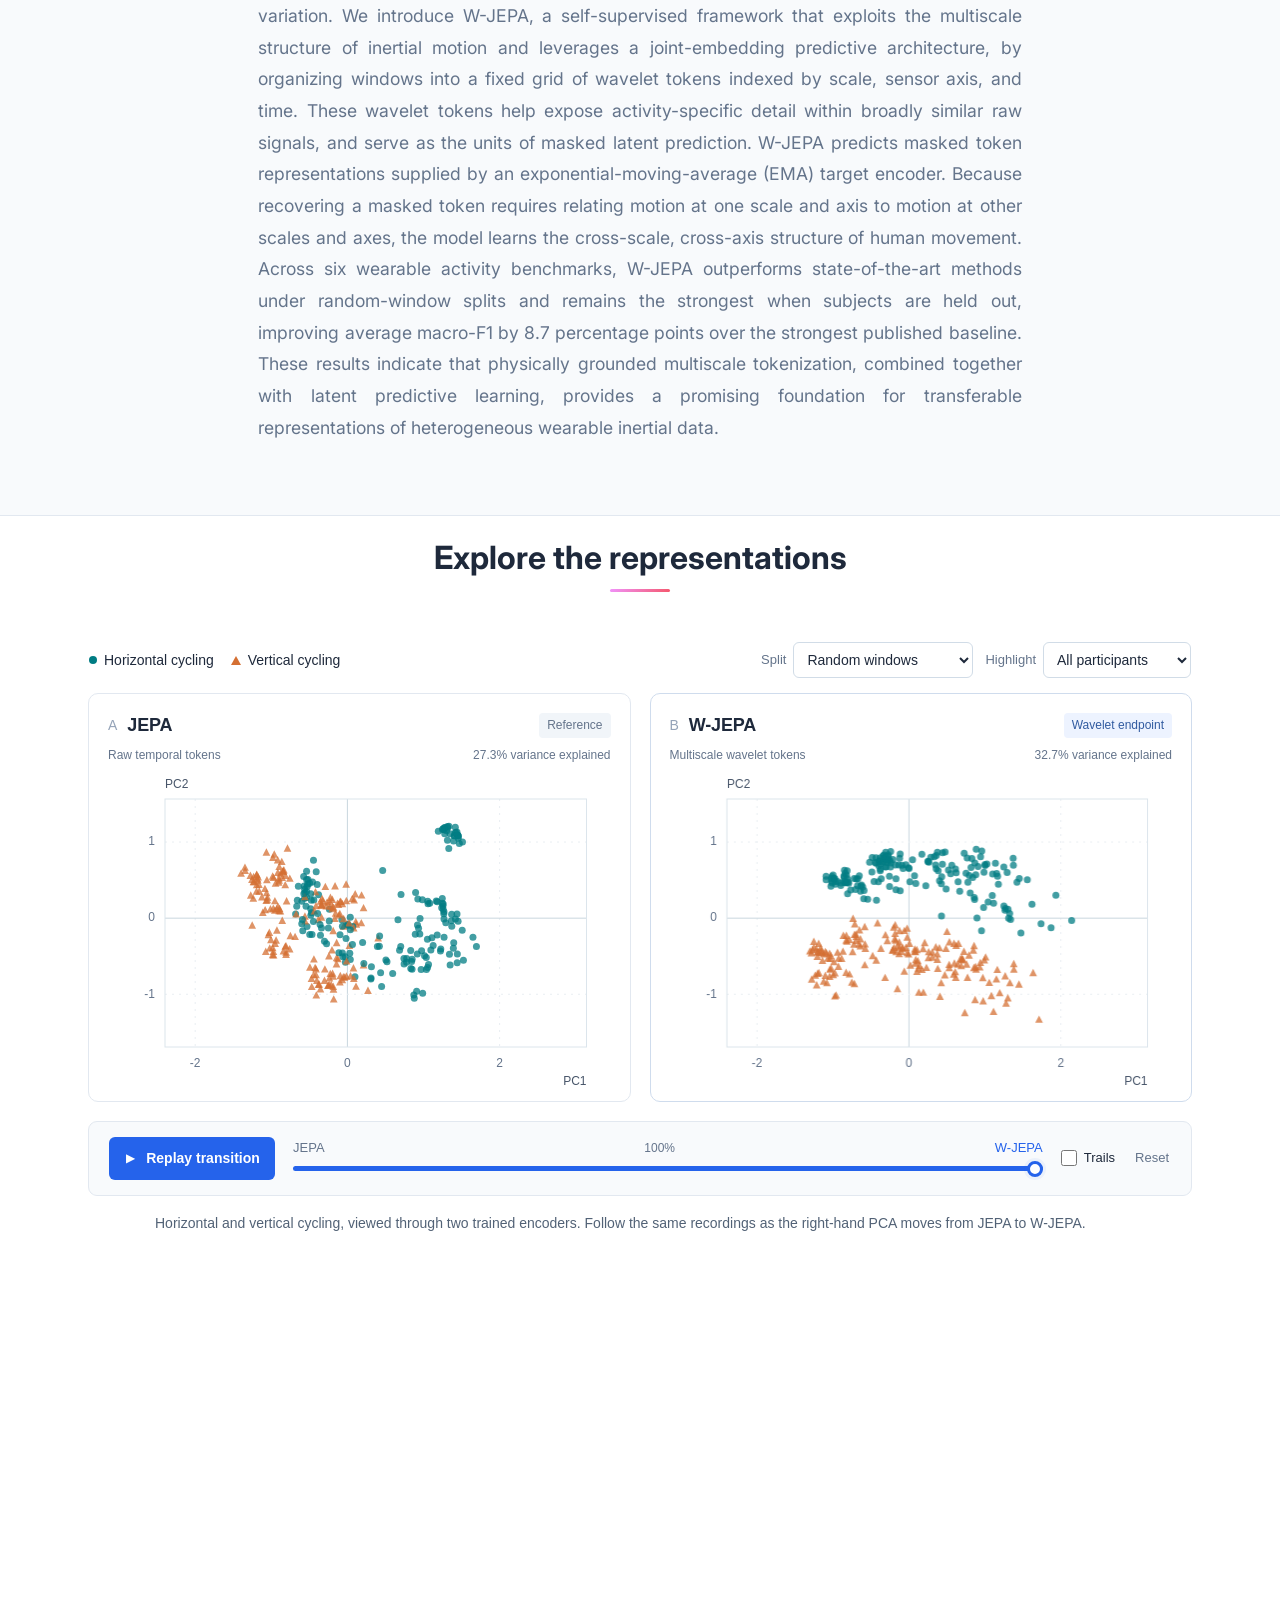
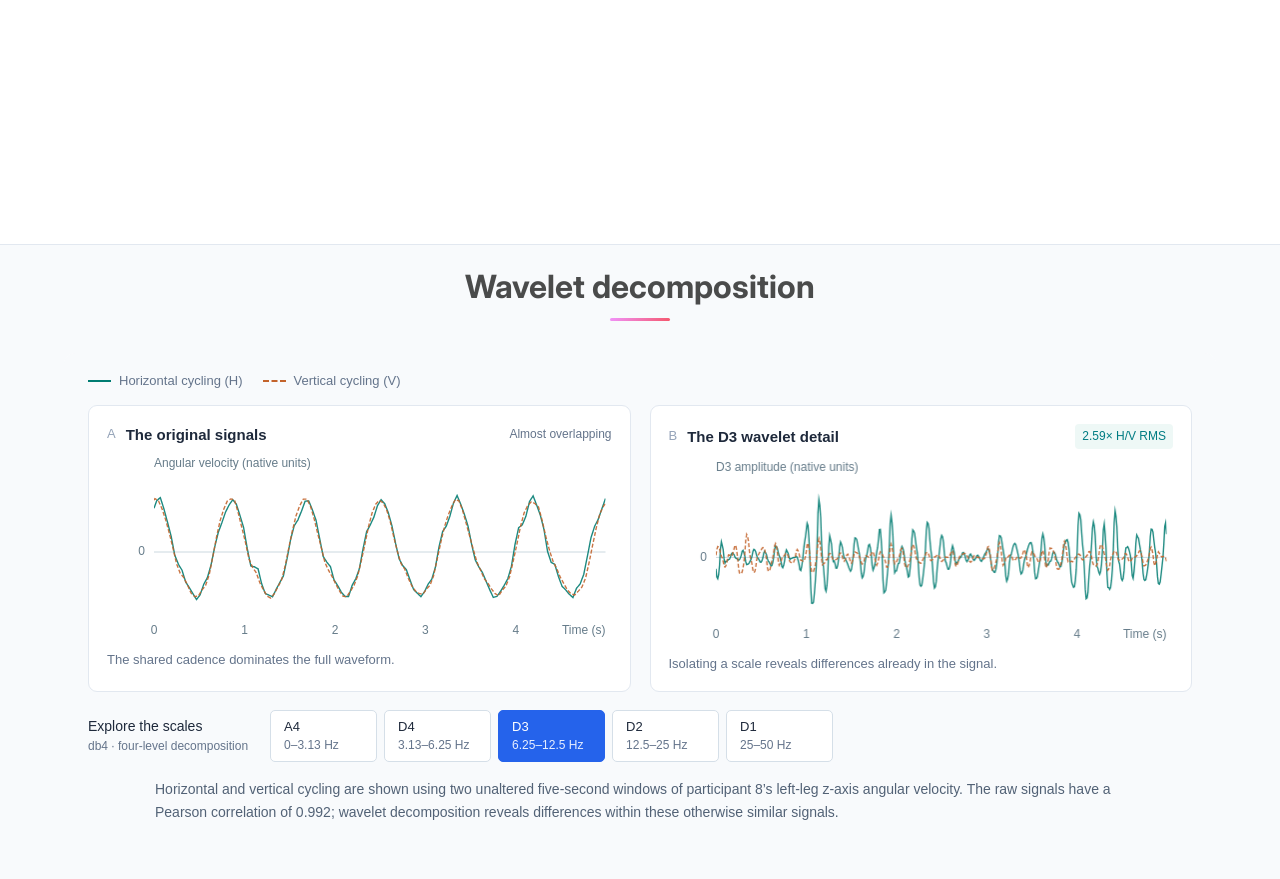
==== commit a6b4356b: "Restore title text and original figure spacing" ====
--- a/index.html
+++ b/index.html
@@ -36,7 +36,7 @@
         <div class="container is-max-desktop">
           <div class="columns is-centered">
             <div class="column has-text-centered">
-              <h1 class="title is-1 publication-title"><span aria-hidden="true">🌊</span> W-JEPA: Wavelet Joint-Embedding Predictive Architecture</h1>
+              <h1 class="title is-1 publication-title">W-JEPA: Wavelet Joint-Embedding Predictive Architecture</h1>
               <div class="is-size-5 publication-authors">
                 <span class="author-block"><span class="author-name">Yogesh Prabhu</span>,</span>
                 <span class="author-block"><span class="author-name">Loki Natarajan</span>,</span>
--- a/static/css/wjepa.css
+++ b/static/css/wjepa.css
@@ -6,7 +6,6 @@
 .publication-authors .institution-icon{display:block;width:28px;height:28px;object-fit:contain;flex-shrink:0}
 .publication-links .brand-icon{display:block;width:20px;height:20px;object-fit:contain}
 .resource-status{min-height:1.6em;font-size:.875rem;color:var(--text-secondary);margin:.4rem 0 -1.6rem}
-.teaser .hero-body{padding-top:1rem}
 .architecture-figure{margin:0;background:#fff}
 .architecture-figure>a{display:block}
 .architecture-figure img{display:block;width:100%;height:auto}
@@ -19,6 +18,6 @@
 .interactive-figure-shell{max-width:1200px;margin:0 auto;background:var(--background-secondary);border-radius:var(--border-radius);overflow:hidden}
 #interactive,#interactive .interactive-figure-shell{background:var(--background-primary)}
 .copy-bibtex-btn{font-family:inherit;cursor:pointer}
-@media(max-width:768px){.teaser .hero-body{padding-top:.5rem}.results-carousel .item img{height:330px}.architecture-figure .subtitle{font-size:1rem}.architecture-figure .panel-caption{font-size:.875rem;margin-bottom:1.1rem}}
+@media(max-width:768px){.results-carousel .item img{height:330px}.architecture-figure .subtitle{font-size:1rem}.architecture-figure .panel-caption{font-size:.875rem;margin-bottom:1.1rem}}
 @media(max-width:480px){.results-carousel .item img{height:255px}.resource-status{margin-bottom:0}}
 @media(prefers-reduced-motion:reduce){html{scroll-behavior:auto}.hero,.section{animation:none}.button,.results-carousel .item{transition:none!important}}
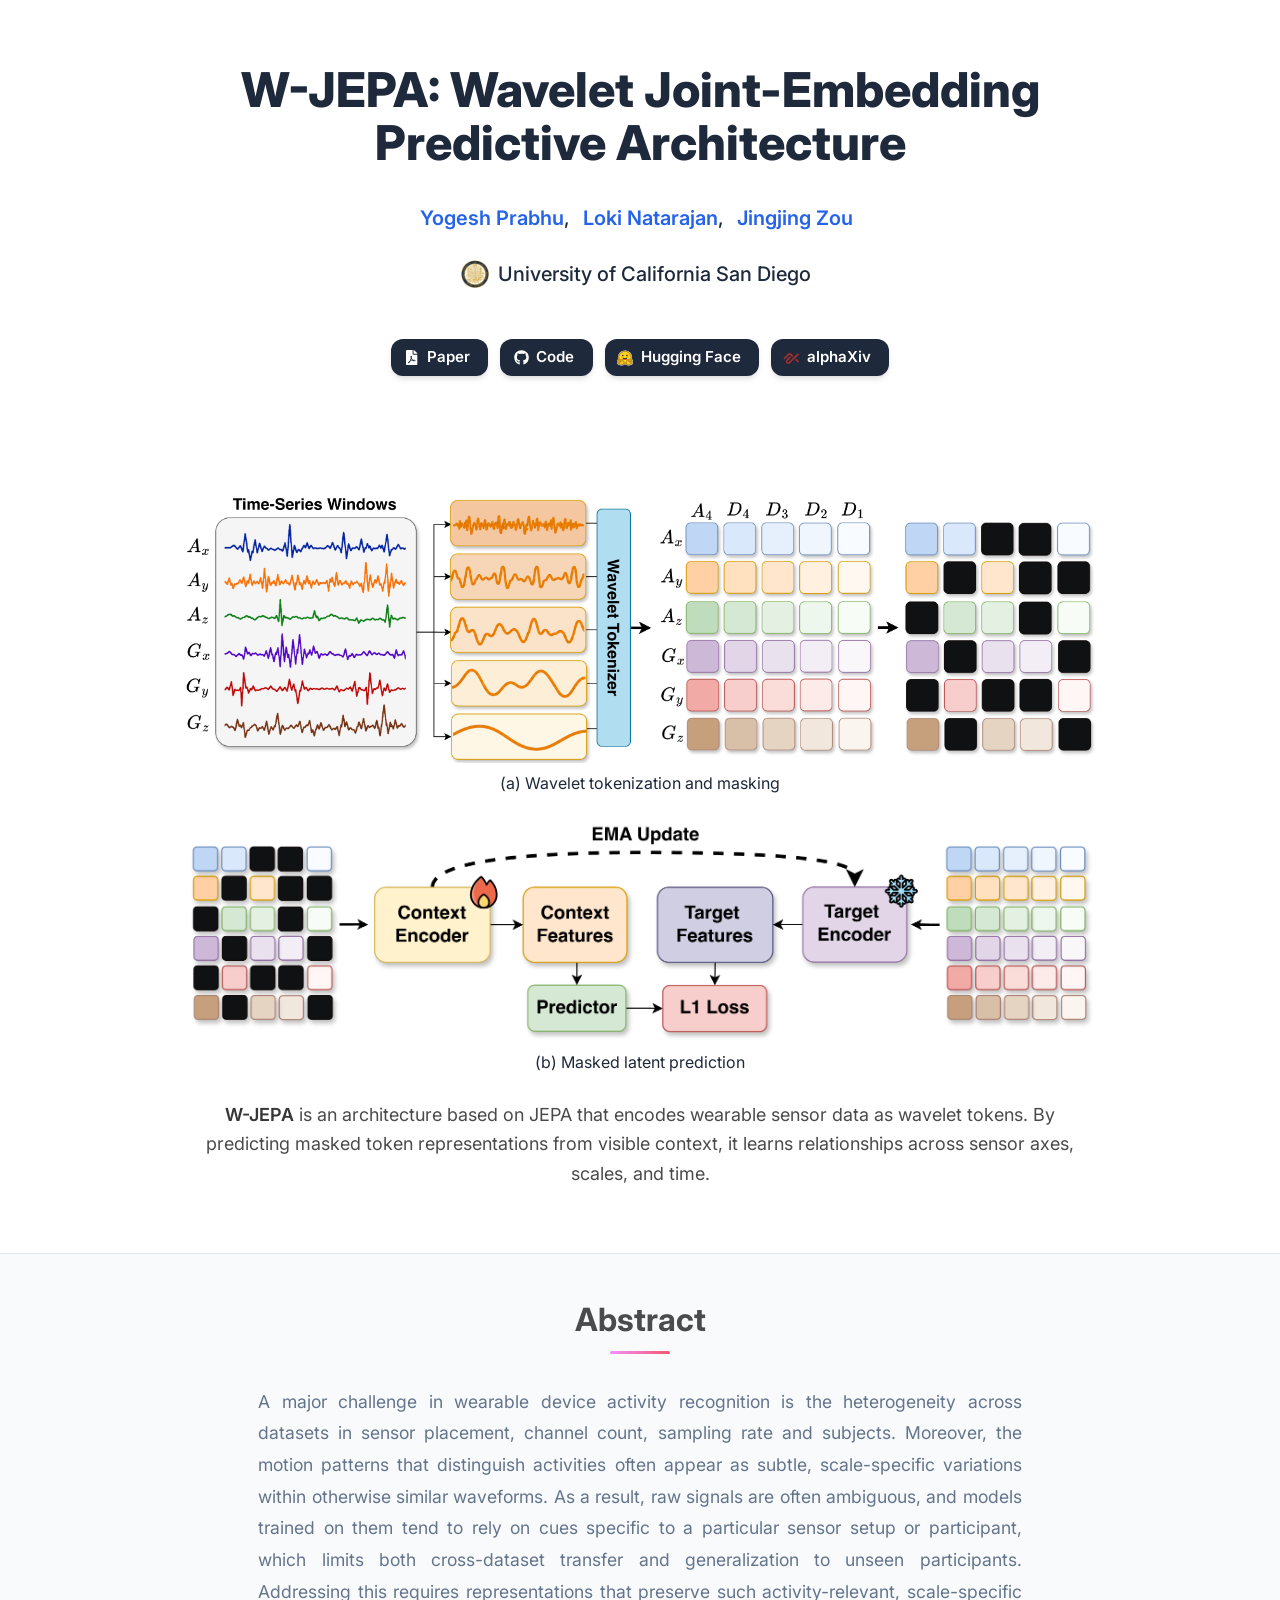
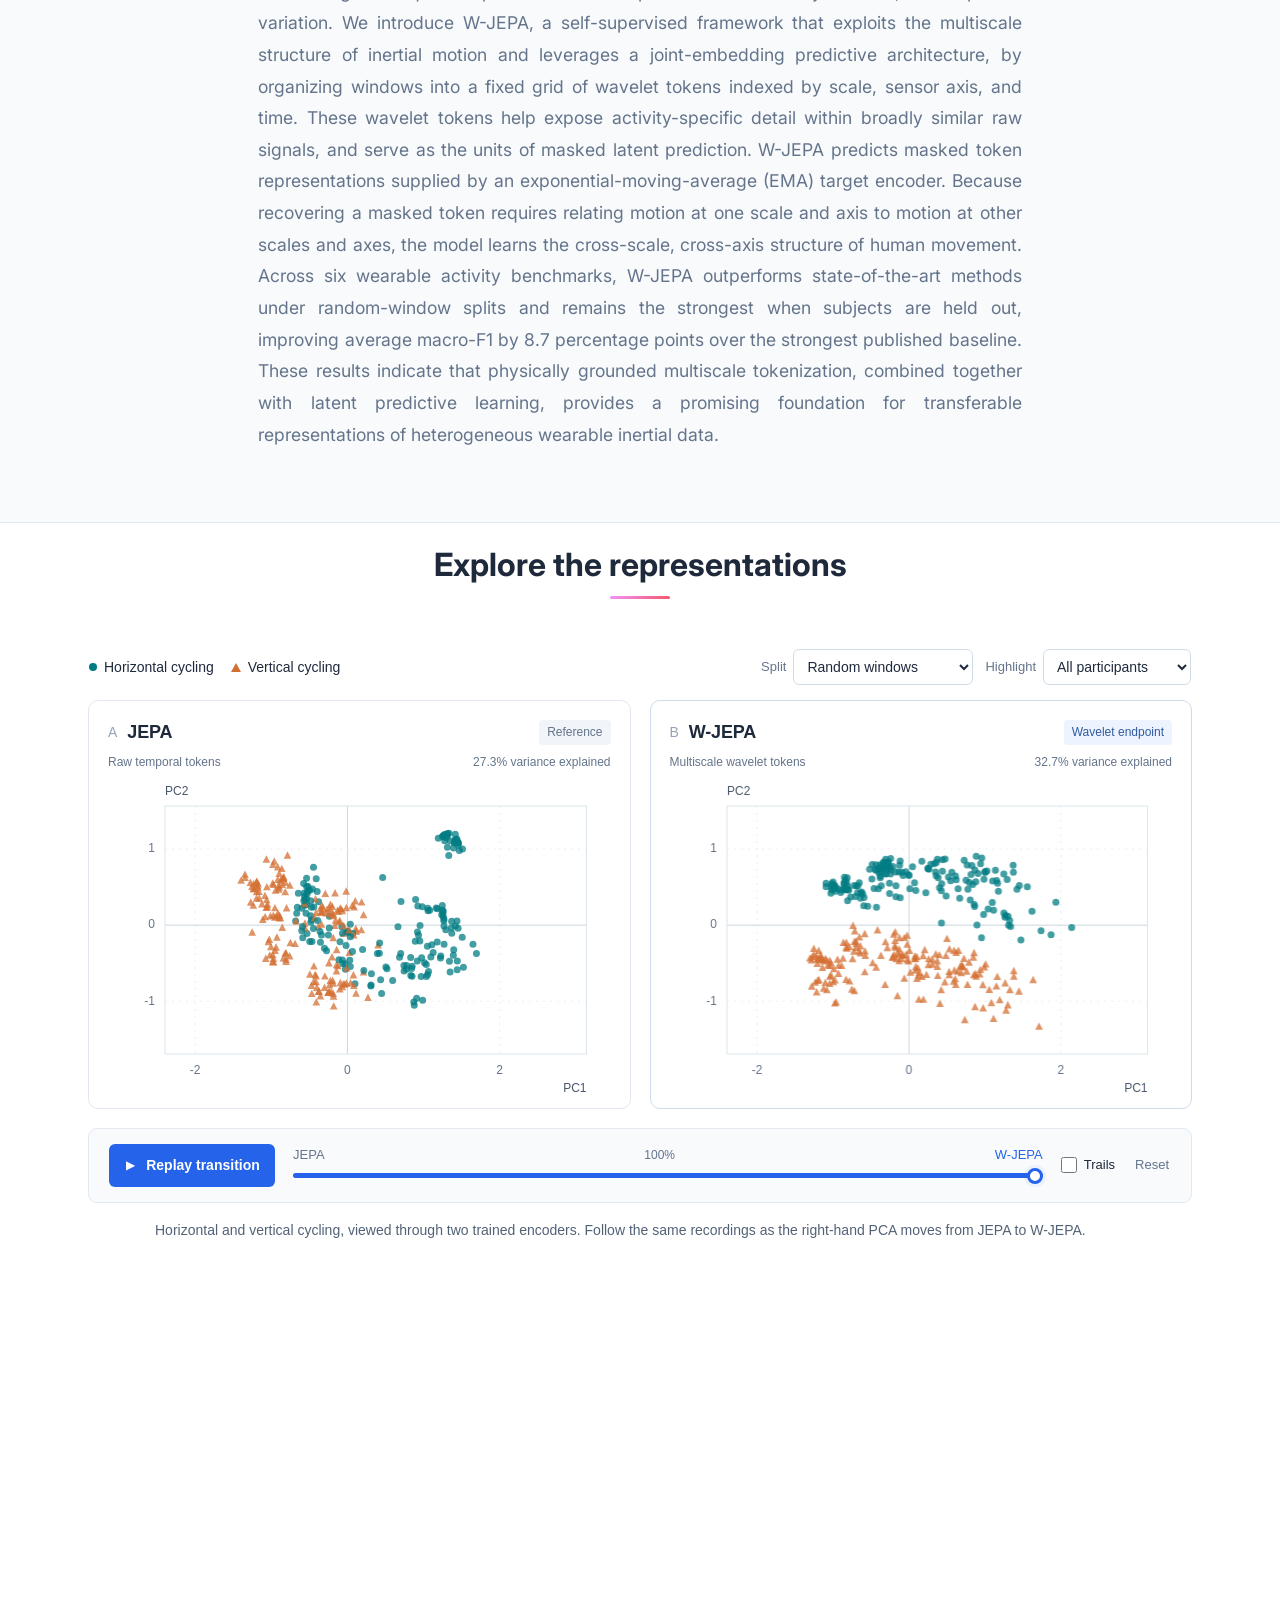
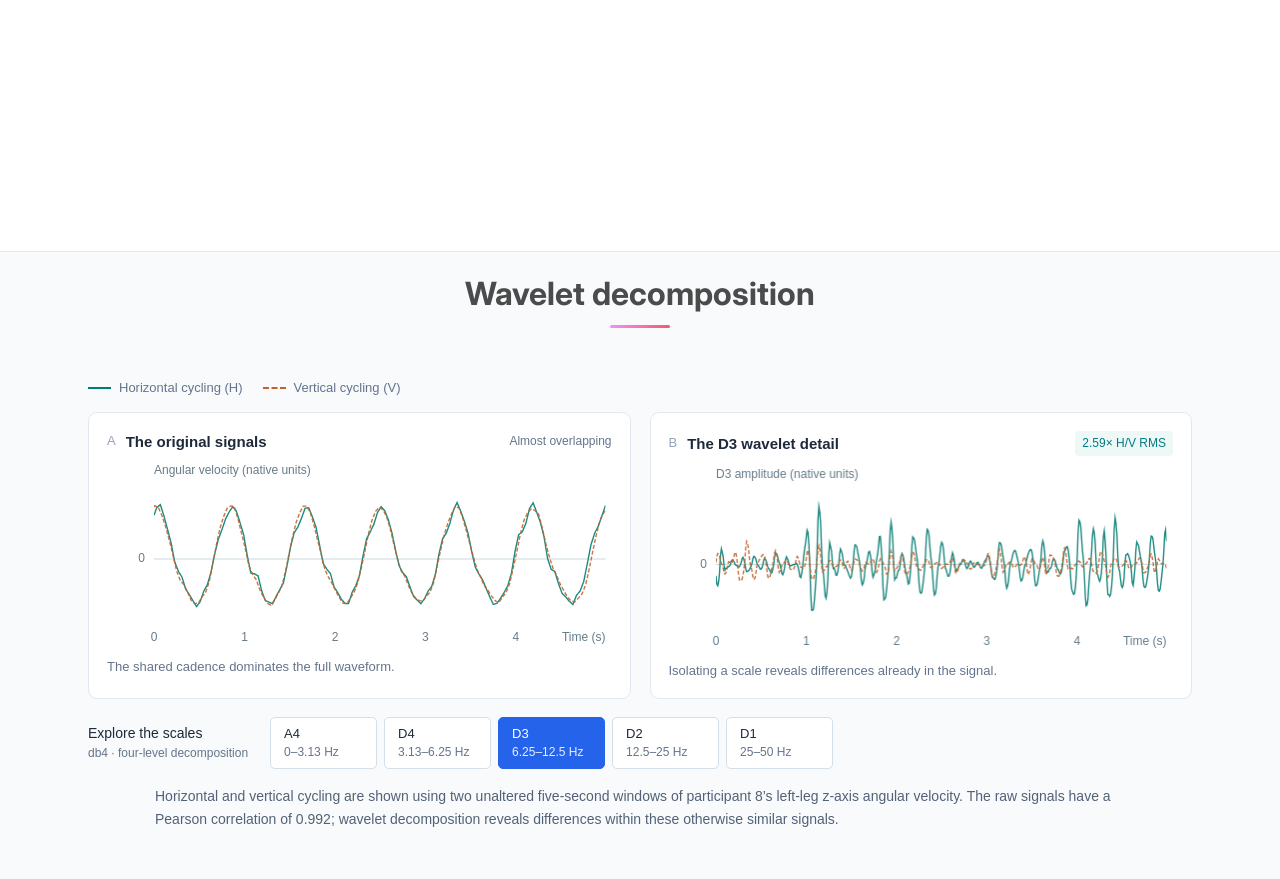
==== commit 05220393: "Link Hugging Face checkpoints from project page" ====
--- a/index.html
+++ b/index.html
@@ -50,7 +50,7 @@
                   <!-- Replace the remaining placeholder href values when the resources are released. -->
                   <span class="link-block"><a href="#" data-placeholder="Paper" title="Paper link coming soon" class="external-link button is-normal is-rounded is-dark"><span class="icon"><i class="fas fa-file-pdf" aria-hidden="true"></i></span><span>Paper</span></a></span>
                   <span class="link-block"><a href="https://github.com/Yogesh914/wjepa" target="_blank" rel="noopener" title="View the W-JEPA code on GitHub" class="external-link button is-normal is-rounded is-dark"><span class="icon"><i class="fab fa-github" aria-hidden="true"></i></span><span>Code</span></a></span>
-                  <span class="link-block"><a href="#" data-placeholder="Hugging Face" title="Hugging Face link coming soon" class="external-link button is-normal is-rounded is-dark"><span class="icon" aria-hidden="true"><img class="brand-icon" src="static/images/huggingface.svg" width="20" height="20" alt=""></span><span>Hugging Face</span></a></span>
+                  <span class="link-block"><a href="https://huggingface.co/zou-research-lab/wjepa" target="_blank" rel="noopener" title="Download W-JEPA checkpoints on Hugging Face" class="external-link button is-normal is-rounded is-dark"><span class="icon" aria-hidden="true"><img class="brand-icon" src="static/images/huggingface.svg" width="20" height="20" alt=""></span><span>Hugging Face</span></a></span>
                   <span class="link-block"><a href="#" data-placeholder="alphaXiv" title="alphaXiv link coming soon" class="external-link button is-normal is-rounded is-dark"><span class="icon" aria-hidden="true"><img class="brand-icon" src="static/images/alphaxiv.png" width="20" height="20" alt=""></span><span>alphaXiv</span></a></span>
                 </div>
                 <p id="resource-status" class="resource-status" role="status" aria-live="polite"></p>
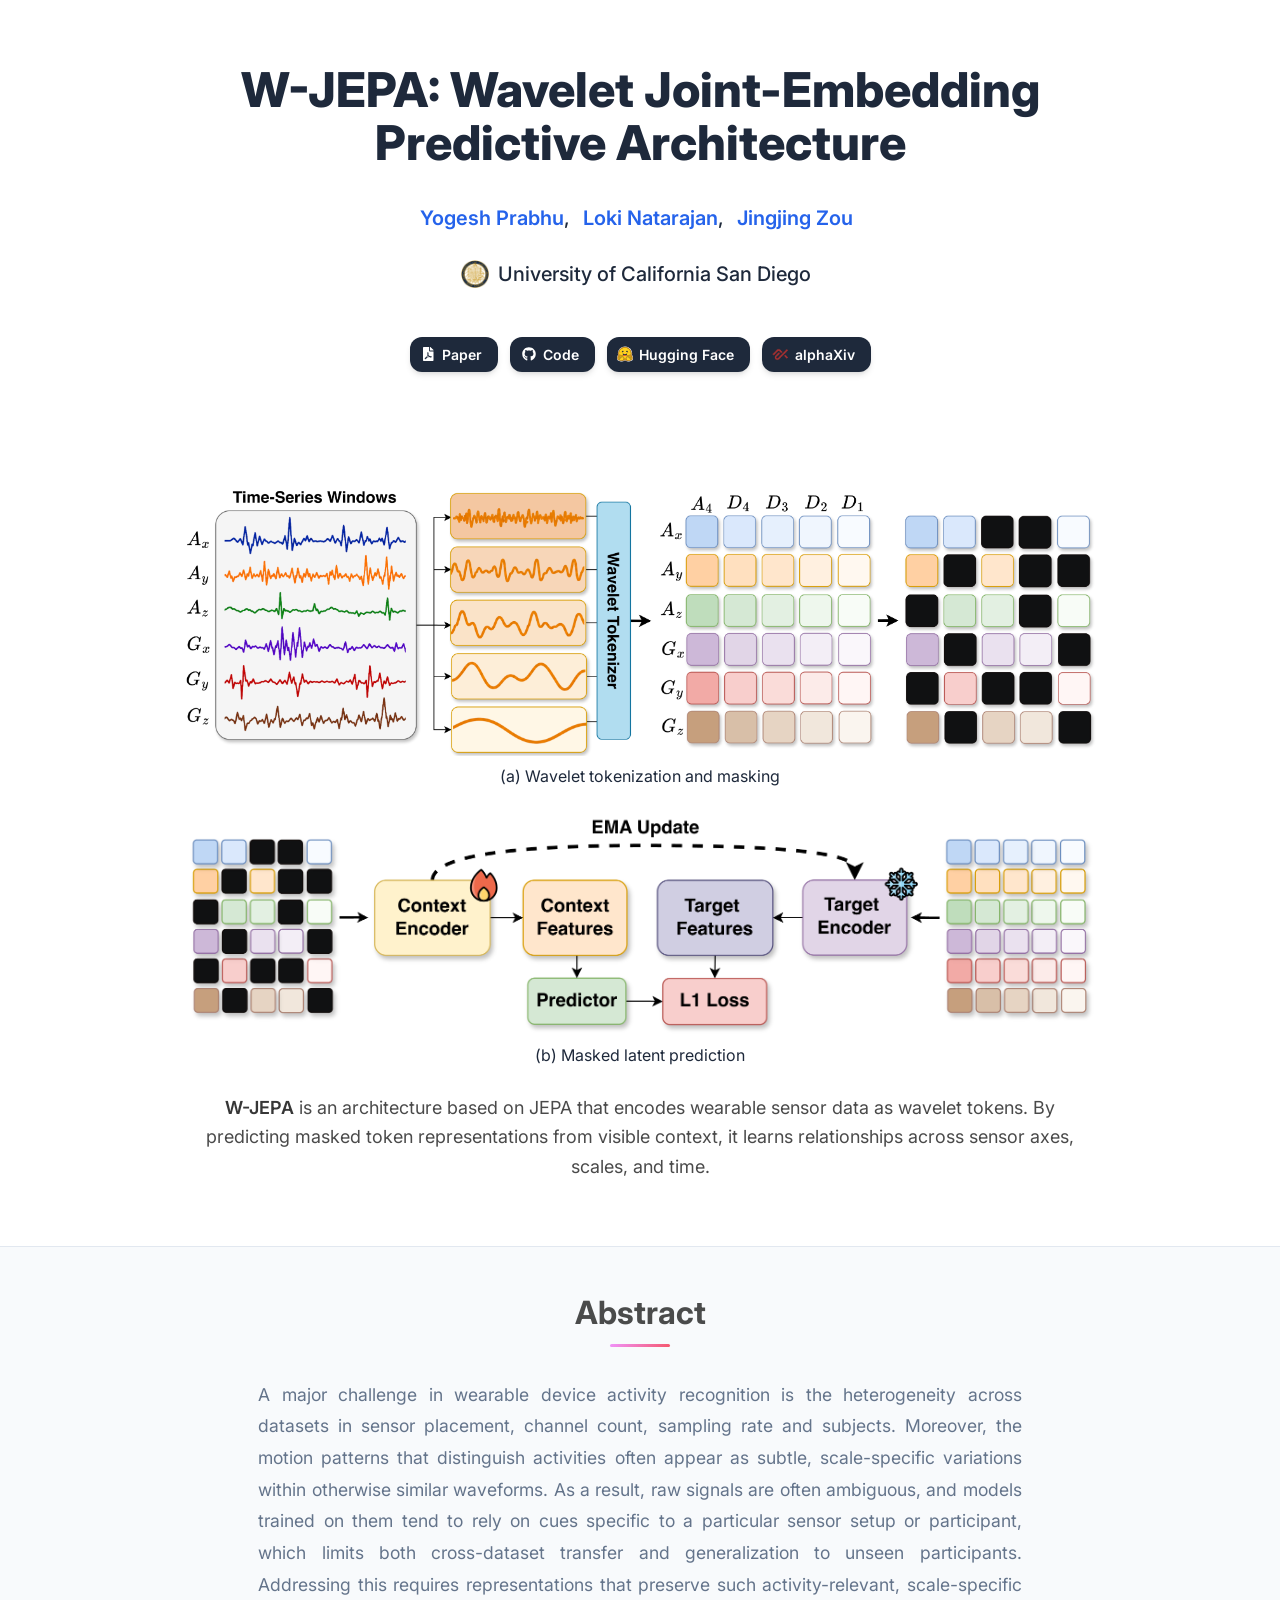
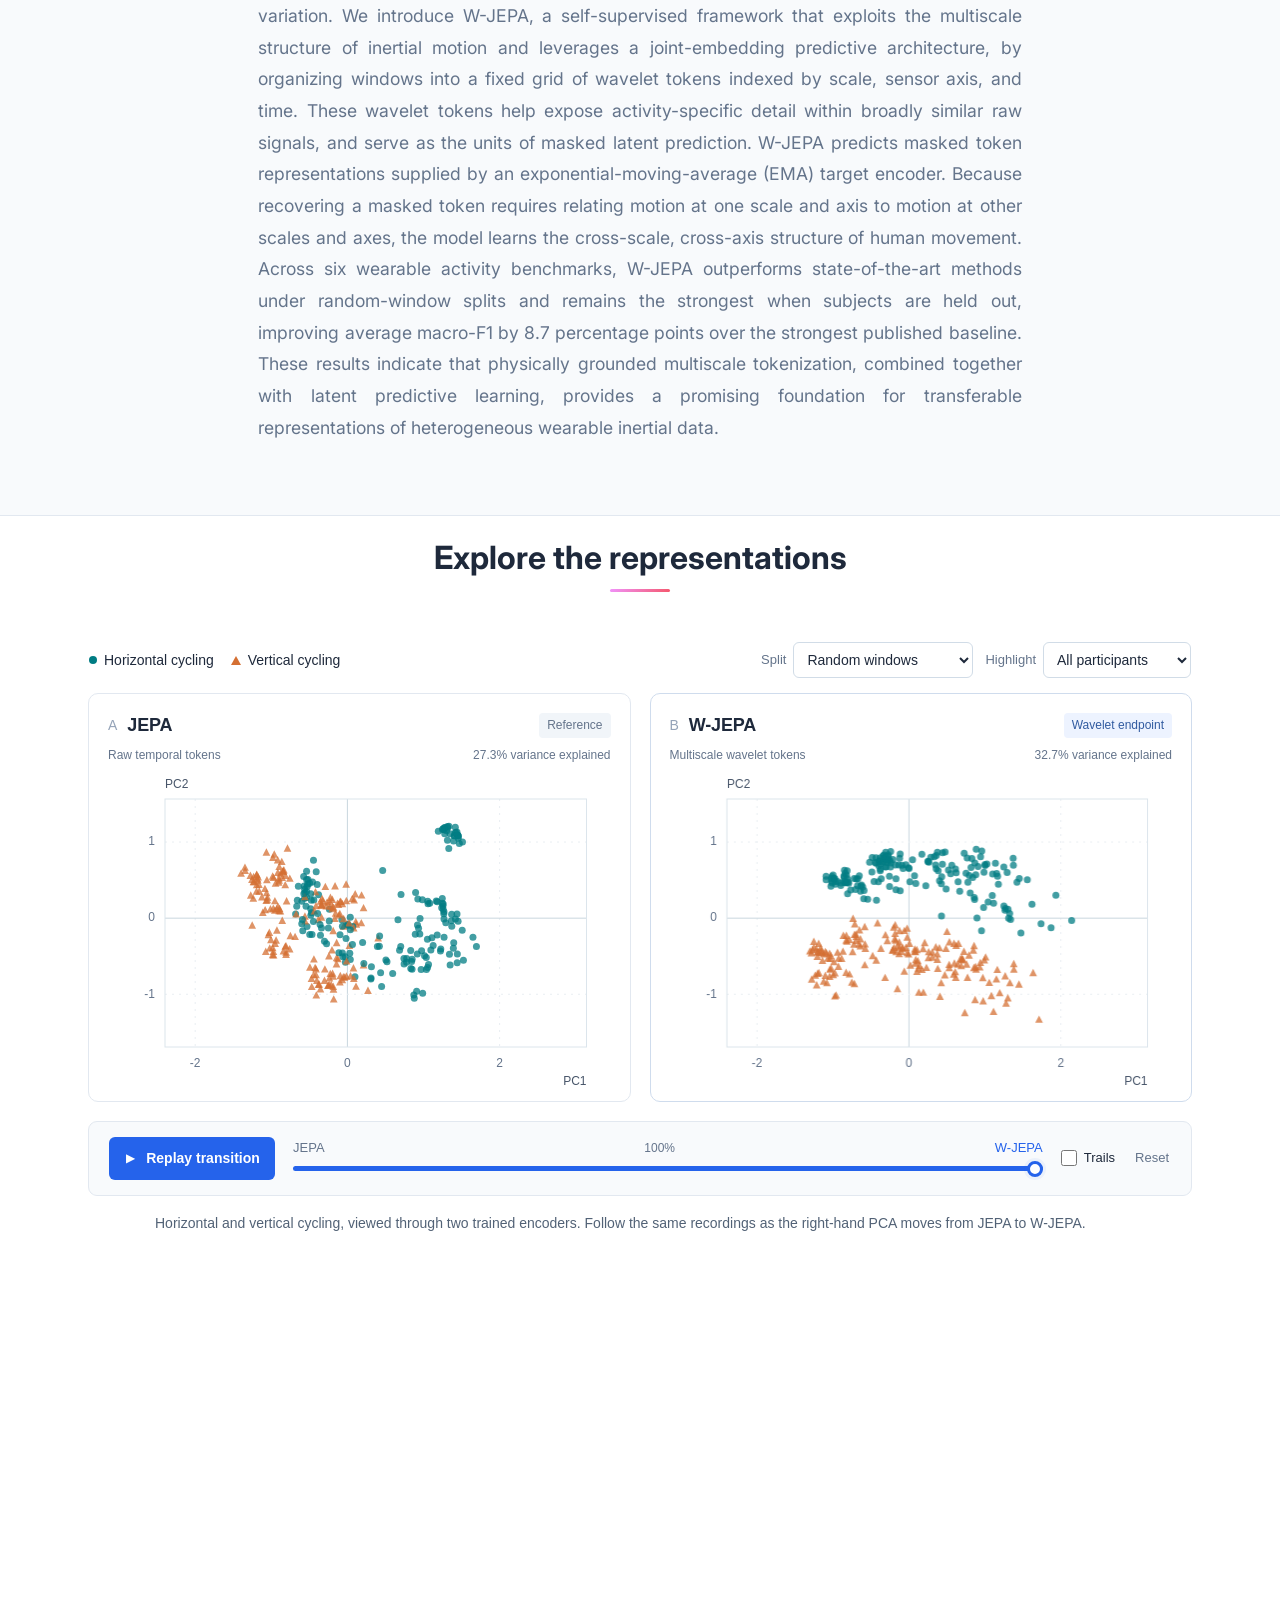
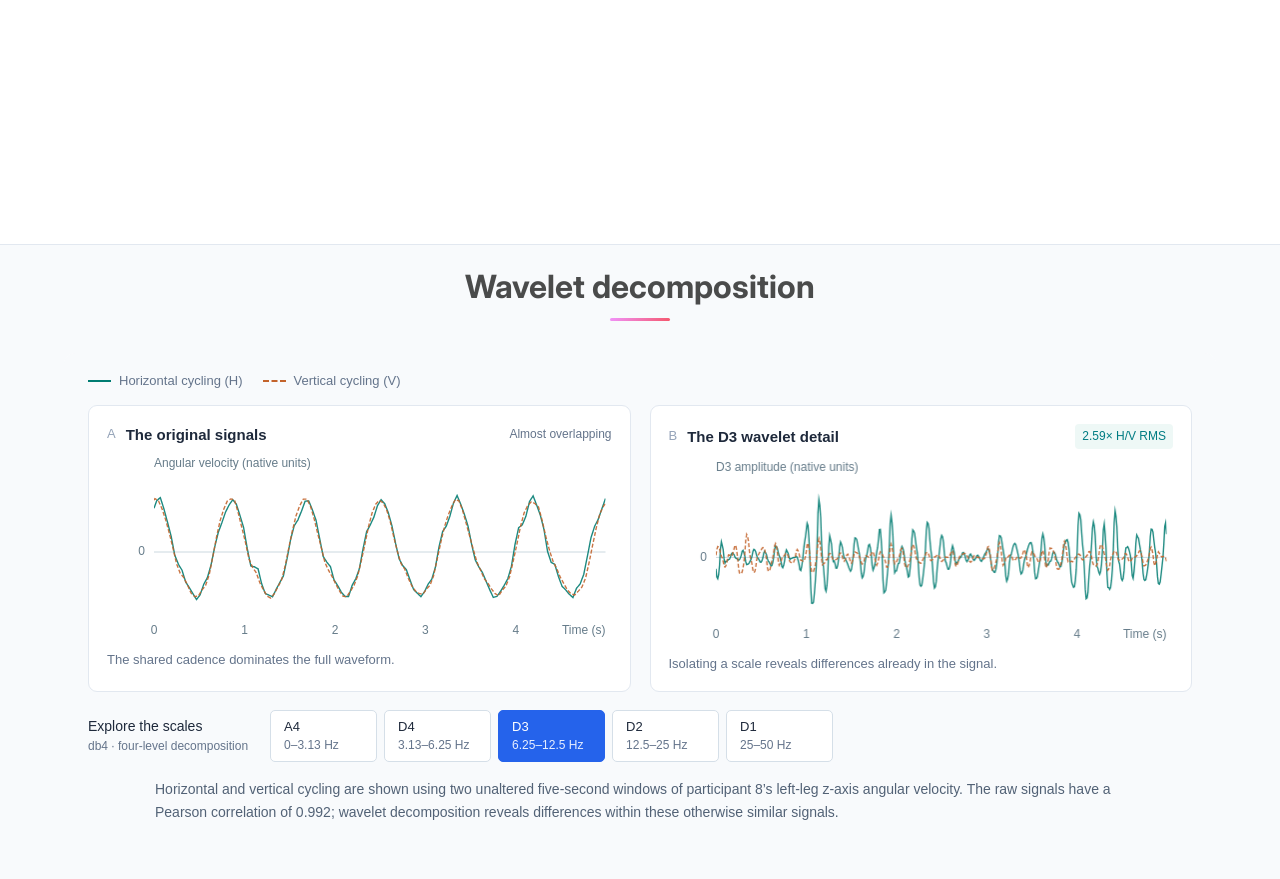
==== commit 4fbe644b: "Link W-JEPA arXiv paper from project page" ====
--- a/index.html
+++ b/index.html
@@ -48,7 +48,7 @@
               <div class="column has-text-centered">
                 <div class="publication-links">
                   <!-- Replace the remaining placeholder href values when the resources are released. -->
-                  <span class="link-block"><a href="#" data-placeholder="Paper" title="Paper link coming soon" class="external-link button is-normal is-rounded is-dark"><span class="icon"><i class="fas fa-file-pdf" aria-hidden="true"></i></span><span>Paper</span></a></span>
+                  <span class="link-block"><a href="https://arxiv.org/abs/2610.19411" target="_blank" rel="noopener" title="Read the W-JEPA paper on arXiv" class="external-link button is-normal is-rounded is-dark"><span class="icon"><i class="fas fa-file-pdf" aria-hidden="true"></i></span><span>Paper</span></a></span>
                   <span class="link-block"><a href="https://github.com/Yogesh914/wjepa" target="_blank" rel="noopener" title="View the W-JEPA code on GitHub" class="external-link button is-normal is-rounded is-dark"><span class="icon"><i class="fab fa-github" aria-hidden="true"></i></span><span>Code</span></a></span>
                   <span class="link-block"><a href="https://huggingface.co/zou-research-lab/wjepa" target="_blank" rel="noopener" title="Download W-JEPA checkpoints on Hugging Face" class="external-link button is-normal is-rounded is-dark"><span class="icon" aria-hidden="true"><img class="brand-icon" src="static/images/huggingface.svg" width="20" height="20" alt=""></span><span>Hugging Face</span></a></span>
                   <span class="link-block"><a href="#" data-placeholder="alphaXiv" title="alphaXiv link coming soon" class="external-link button is-normal is-rounded is-dark"><span class="icon" aria-hidden="true"><img class="brand-icon" src="static/images/alphaxiv.png" width="20" height="20" alt=""></span><span>alphaXiv</span></a></span>
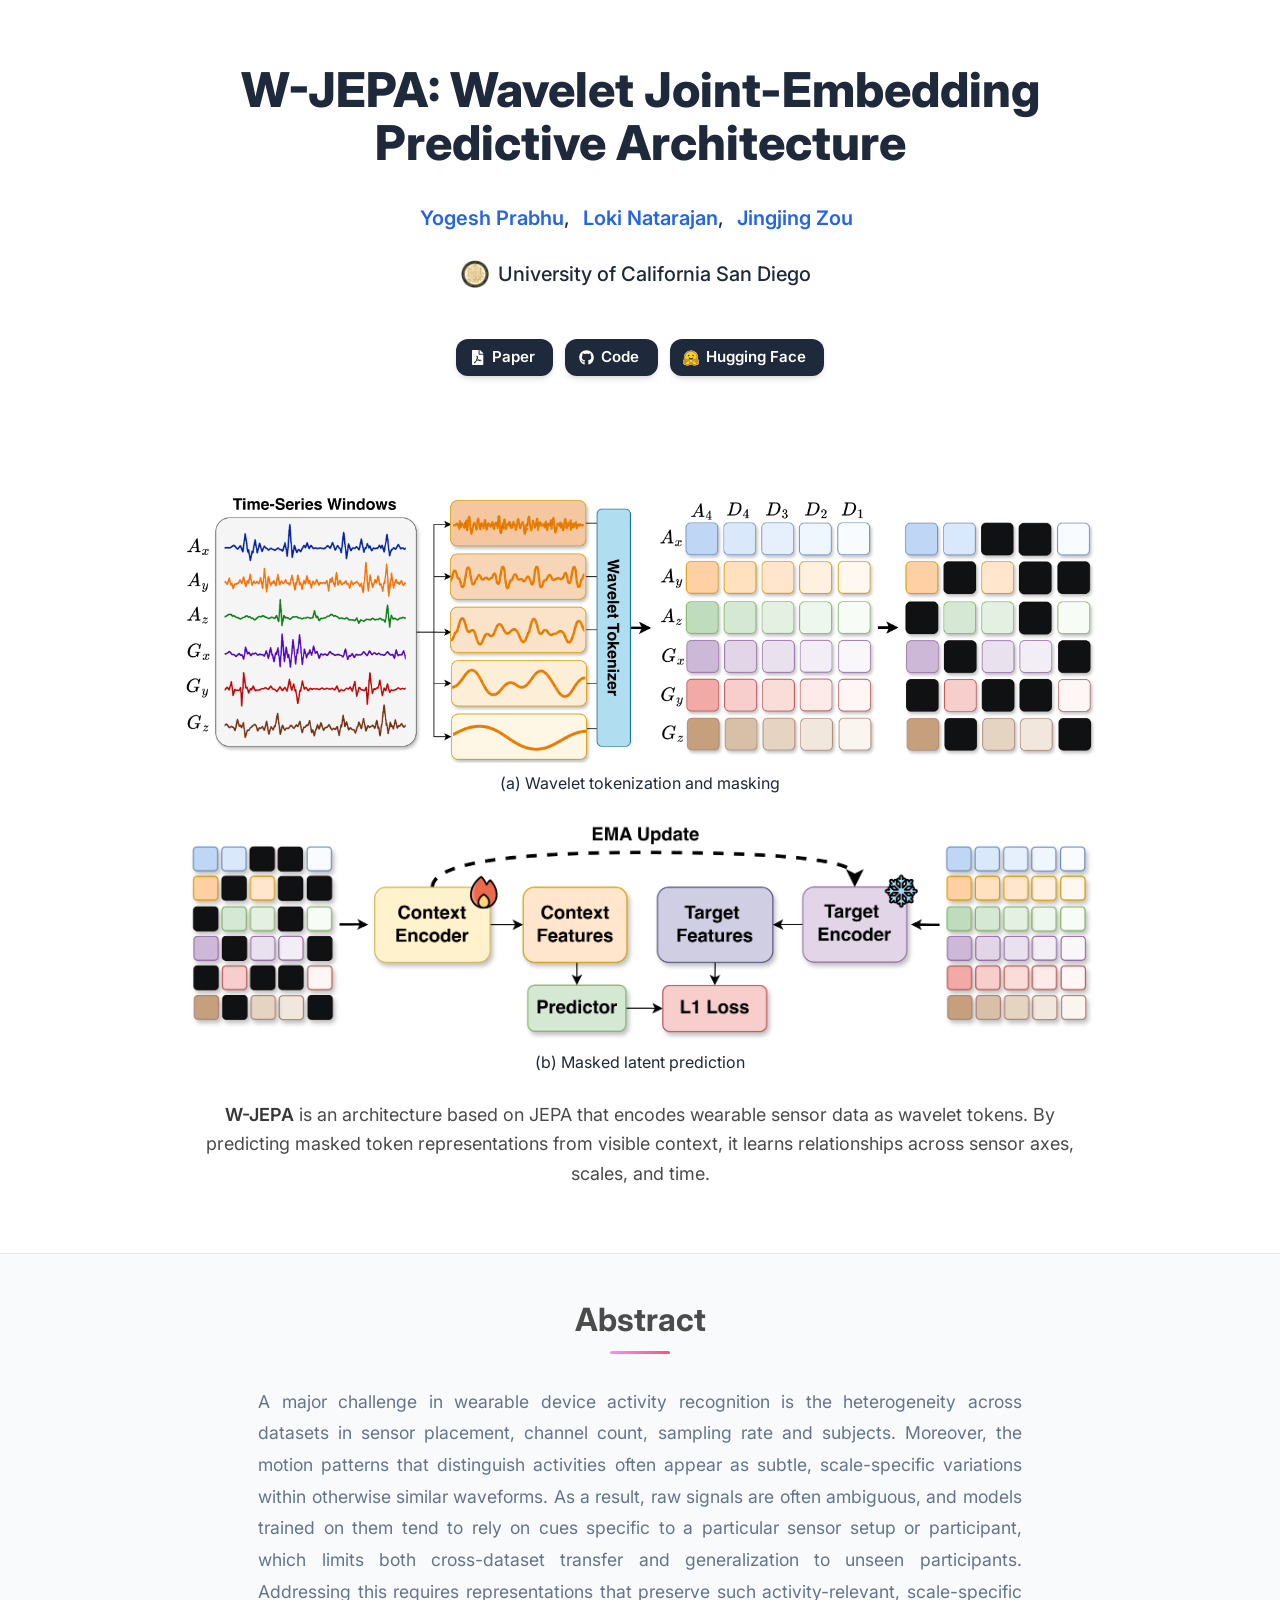
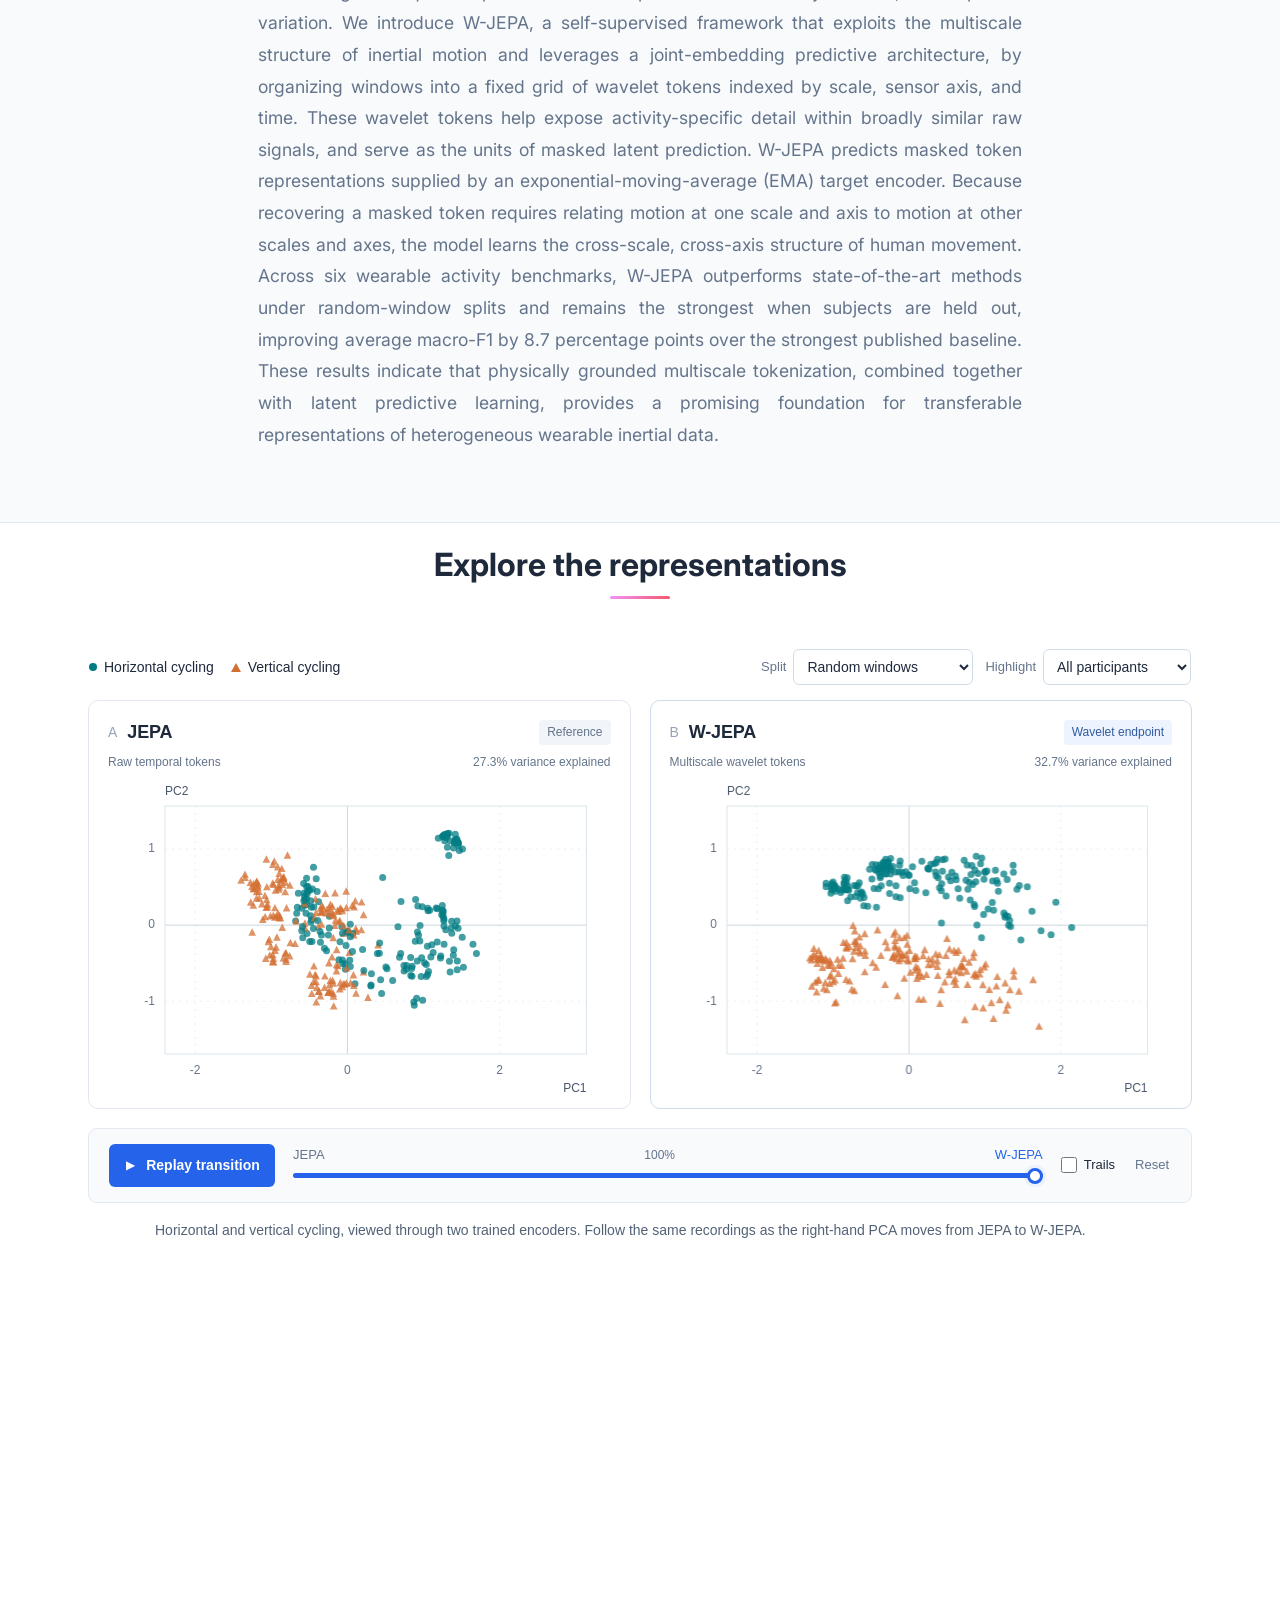
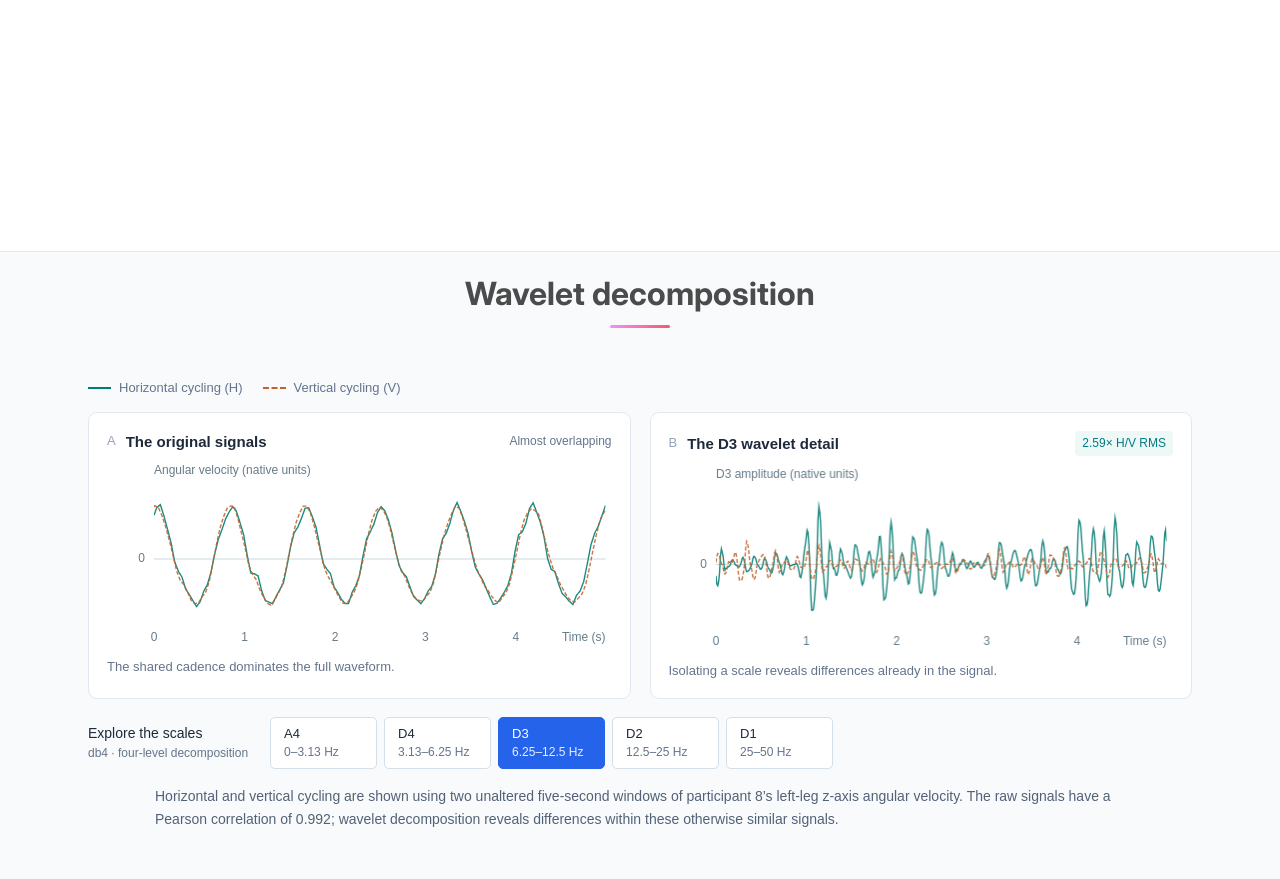
==== commit 994c44a3: "Remove alphaXiv button and link directly to the paper PDF" ====
--- a/index.html
+++ b/index.html
@@ -47,11 +47,9 @@
               </div>
               <div class="column has-text-centered">
                 <div class="publication-links">
-                  <!-- Replace the remaining placeholder href values when the resources are released. -->
-                  <span class="link-block"><a href="https://arxiv.org/abs/2610.19411" target="_blank" rel="noopener" title="Read the W-JEPA paper on arXiv" class="external-link button is-normal is-rounded is-dark"><span class="icon"><i class="fas fa-file-pdf" aria-hidden="true"></i></span><span>Paper</span></a></span>
+                  <span class="link-block"><a href="https://arxiv.org/pdf/2610.19411" target="_blank" rel="noopener" title="Read the W-JEPA paper PDF" class="external-link button is-normal is-rounded is-dark"><span class="icon"><i class="fas fa-file-pdf" aria-hidden="true"></i></span><span>Paper</span></a></span>
                   <span class="link-block"><a href="https://github.com/Yogesh914/wjepa" target="_blank" rel="noopener" title="View the W-JEPA code on GitHub" class="external-link button is-normal is-rounded is-dark"><span class="icon"><i class="fab fa-github" aria-hidden="true"></i></span><span>Code</span></a></span>
                   <span class="link-block"><a href="https://huggingface.co/zou-research-lab/wjepa" target="_blank" rel="noopener" title="Download W-JEPA checkpoints on Hugging Face" class="external-link button is-normal is-rounded is-dark"><span class="icon" aria-hidden="true"><img class="brand-icon" src="static/images/huggingface.svg" width="20" height="20" alt=""></span><span>Hugging Face</span></a></span>
-                  <span class="link-block"><a href="#" data-placeholder="alphaXiv" title="alphaXiv link coming soon" class="external-link button is-normal is-rounded is-dark"><span class="icon" aria-hidden="true"><img class="brand-icon" src="static/images/alphaxiv.png" width="20" height="20" alt=""></span><span>alphaXiv</span></a></span>
                 </div>
                 <p id="resource-status" class="resource-status" role="status" aria-live="polite"></p>
               </div>
